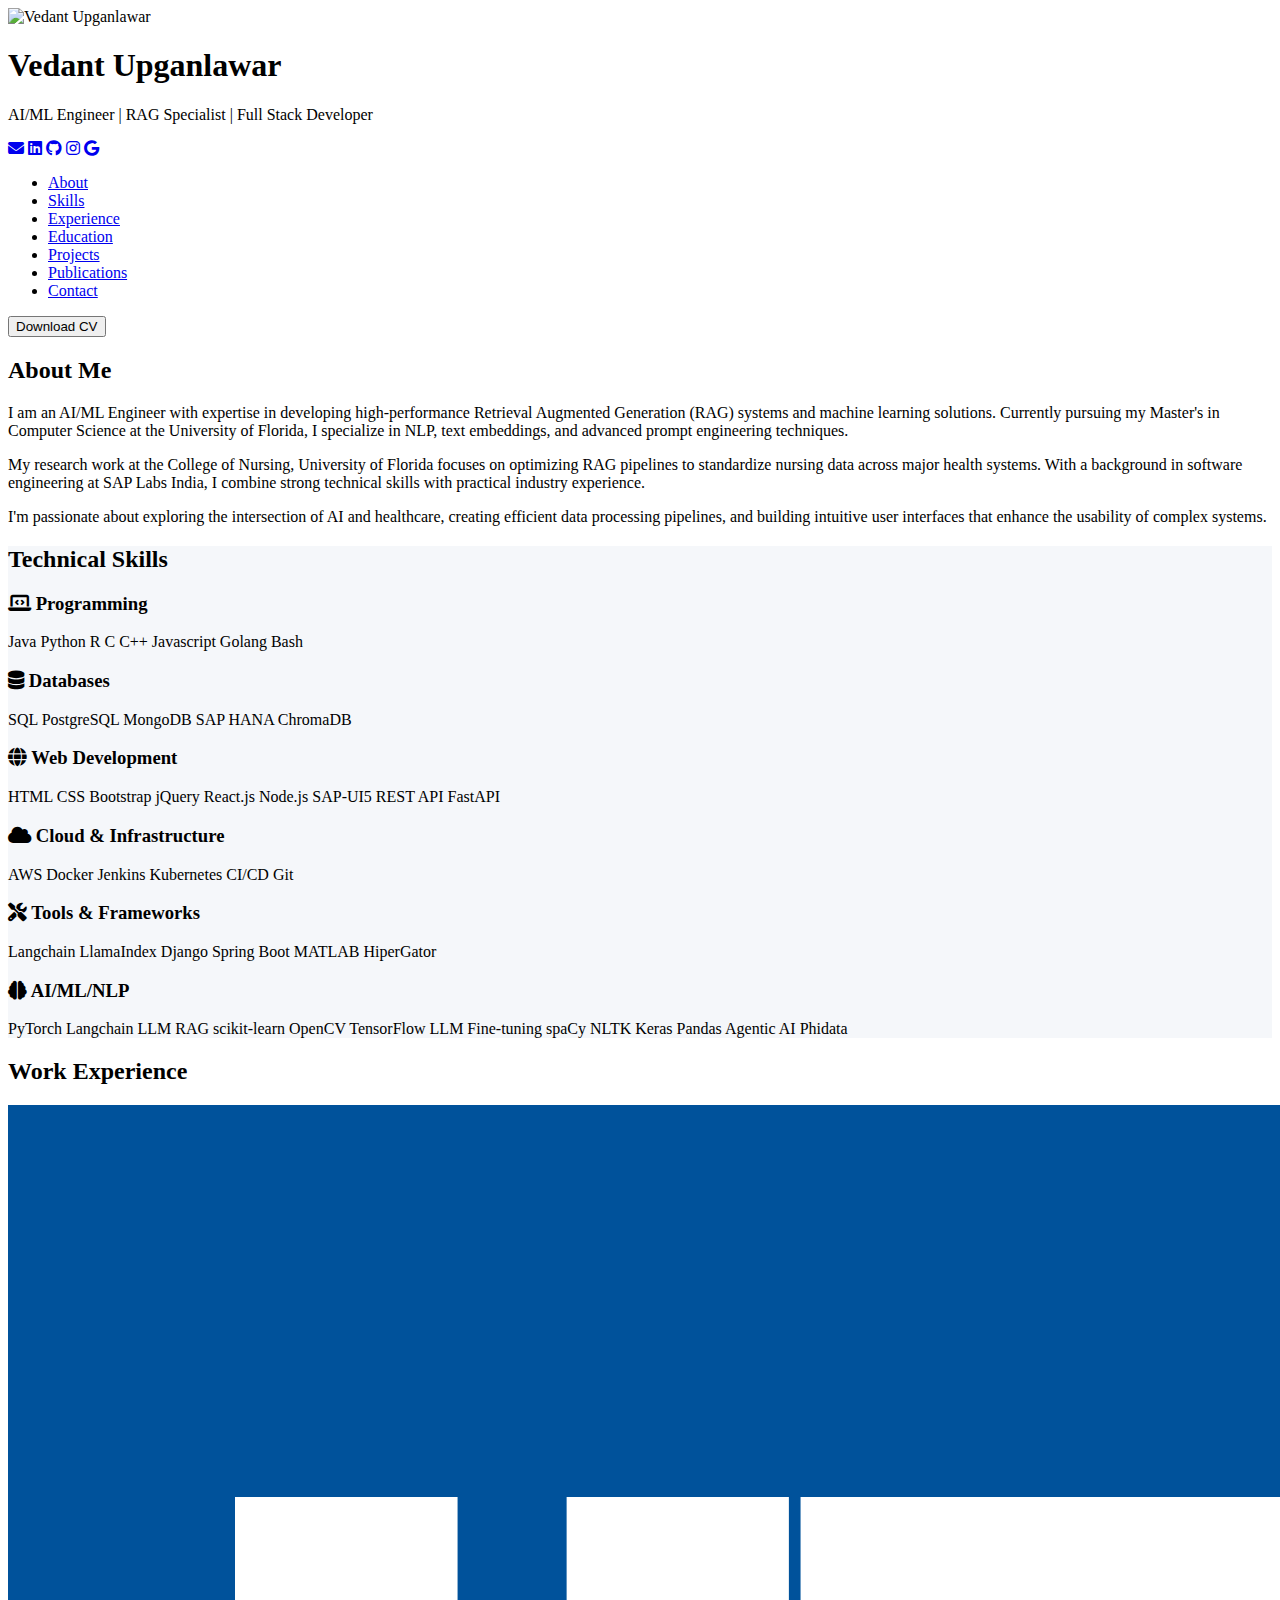
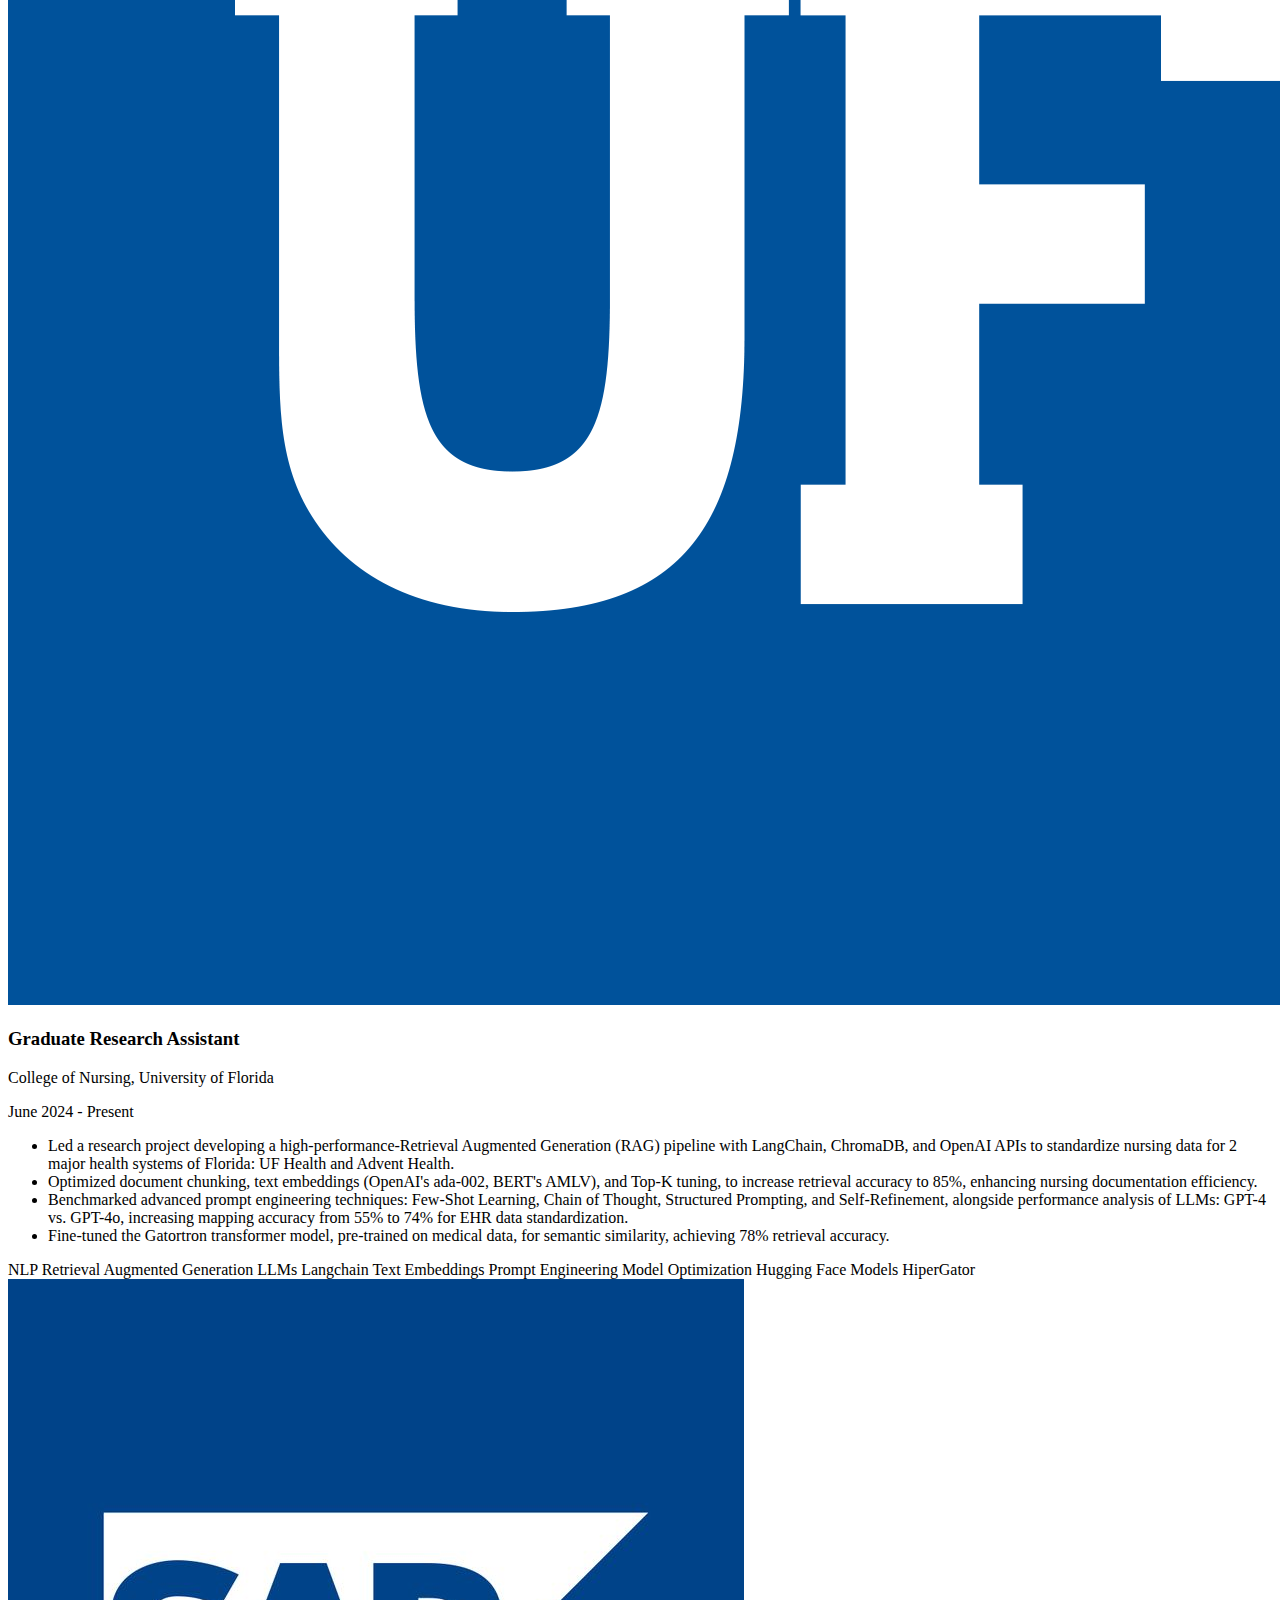
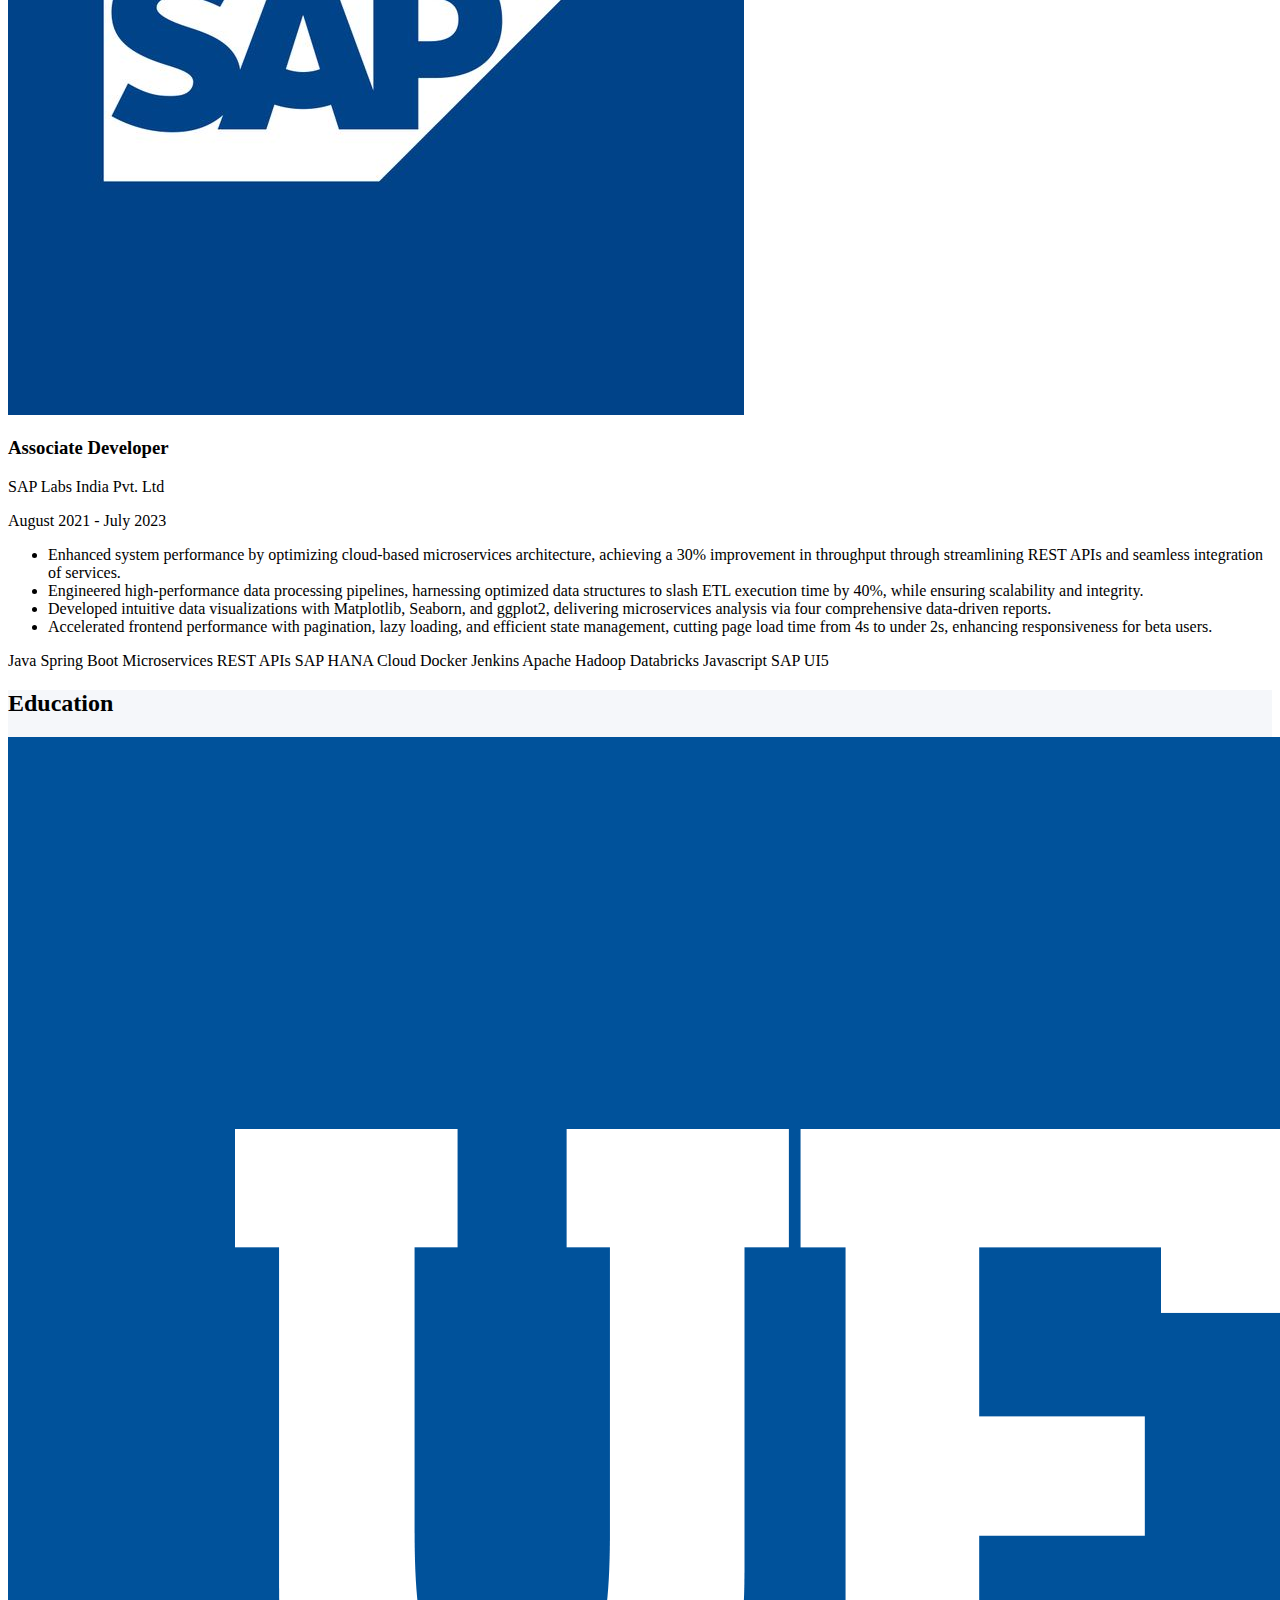
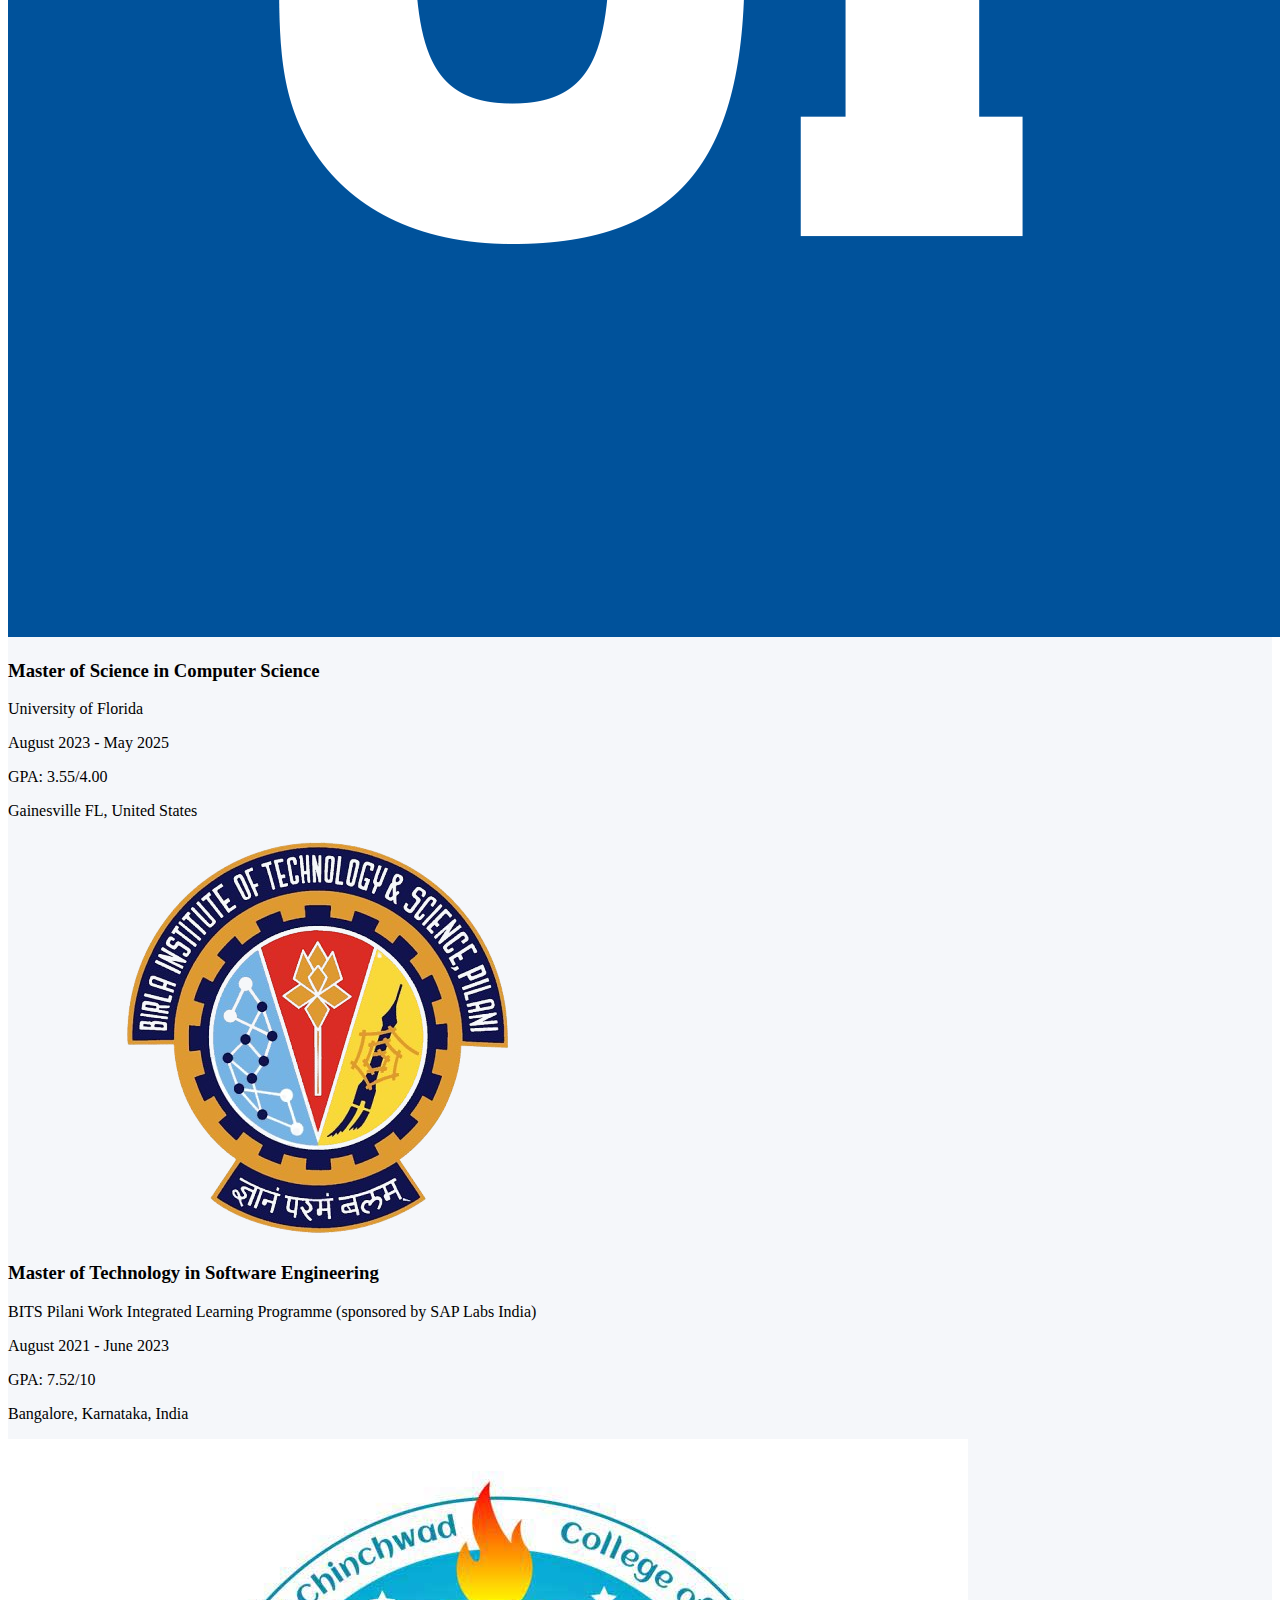
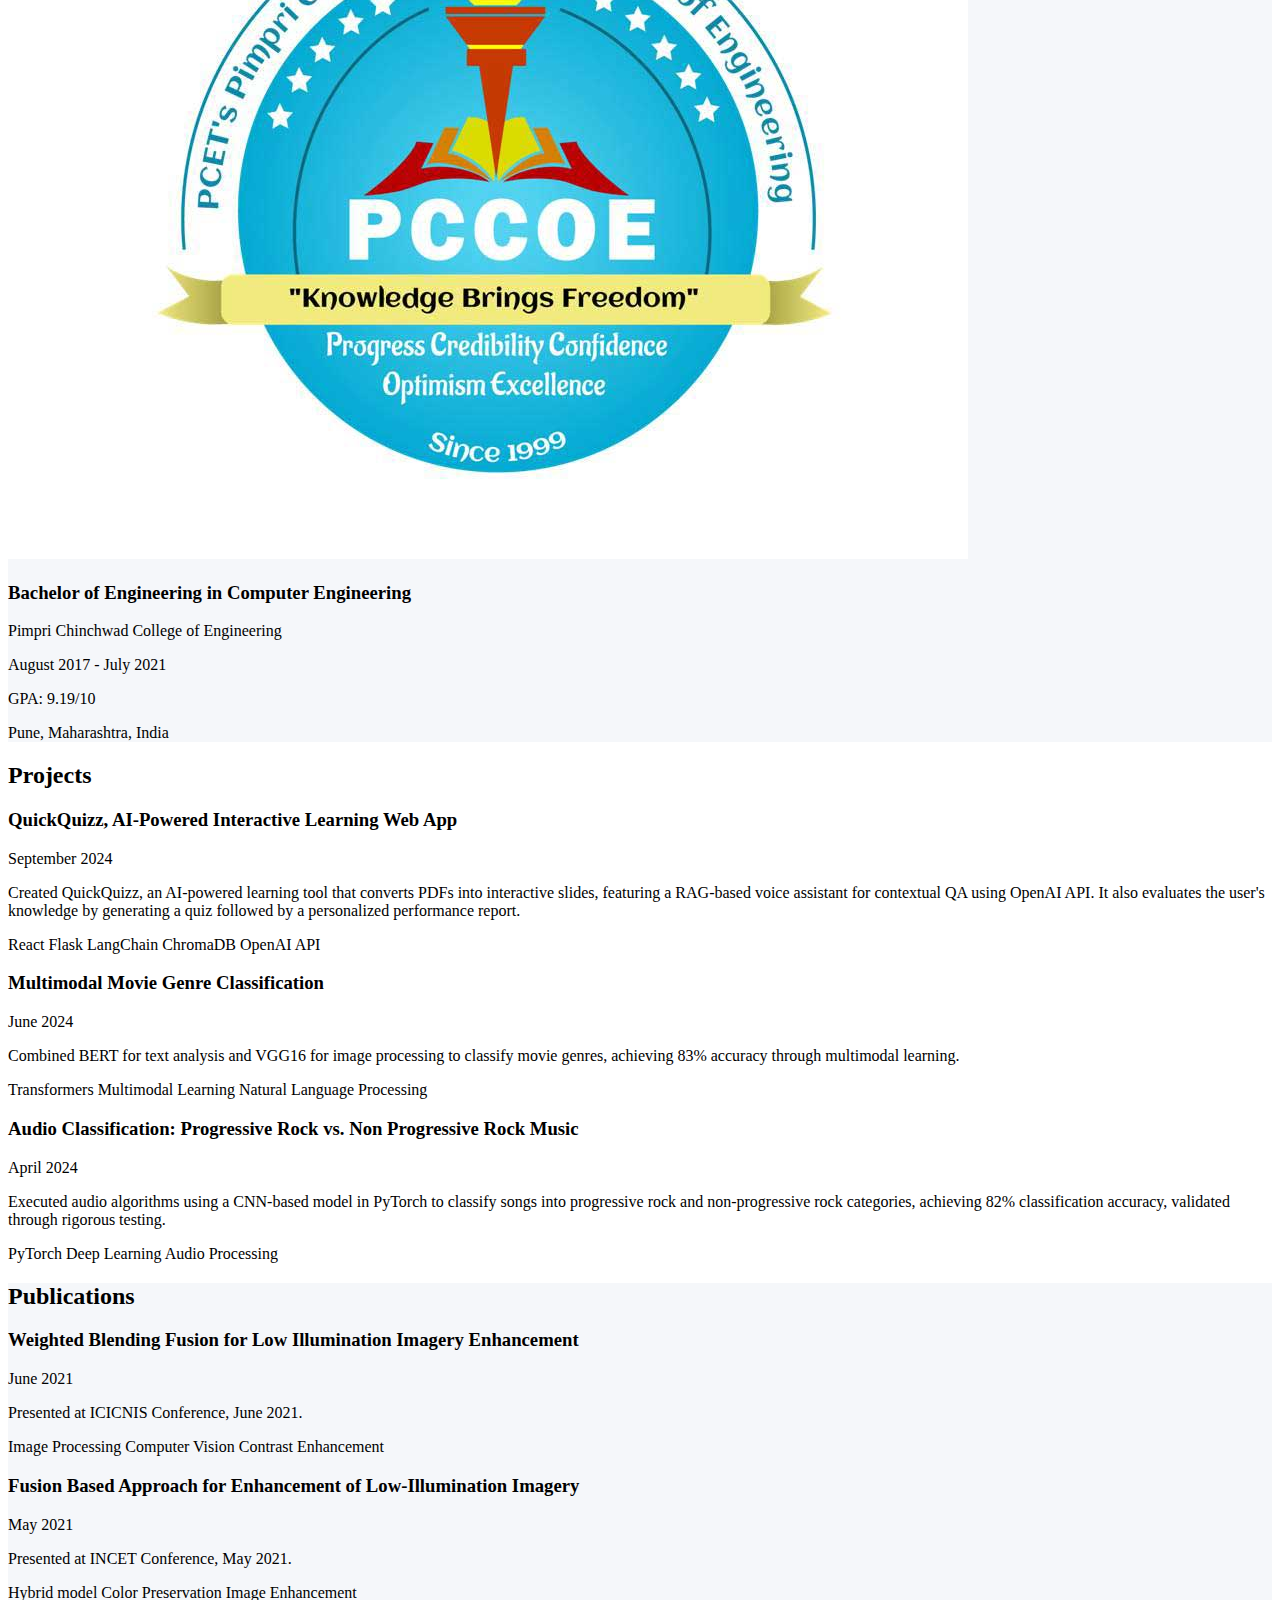
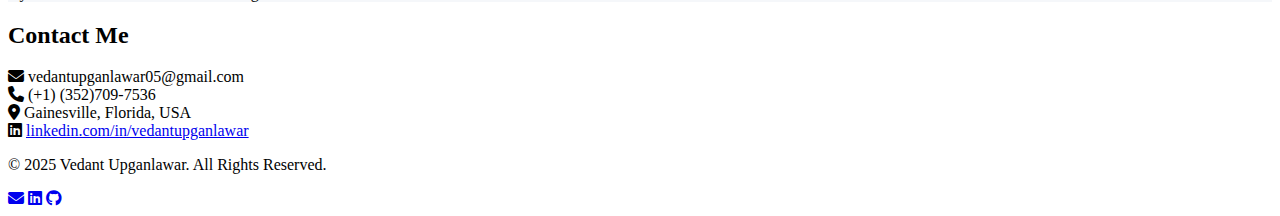
==== index.html @ 32eed3c5 "Update index.html" ====
<!DOCTYPE html>
<html lang="en">
<head>
    <meta charset="UTF-8">
    <meta name="viewport" content="width=device-width, initial-scale=1.0">
    <title>Vedant Upganlawar | AI/ML Engineer</title>
    <link rel="stylesheet" href="https://cdnjs.cloudflare.com/ajax/libs/font-awesome/6.4.0/css/all.min.css">
    <link rel="stylesheet" href="styles.css">
</head>
<body>
    <header>
        <div class="container header-content">
            <img src="./profile.png" alt="Vedant Upganlawar" class="profile-img">
            <h1>Vedant Upganlawar</h1>
            <p class="subtitle">AI/ML Engineer | RAG Specialist | Full Stack Developer</p>
            <div class="social-icons">
                <a href="mailto:vedantupganlawar05@gmail.com" aria-label="Email"><i class="fas fa-envelope"></i></a>
                <a href="https://linkedin.com/in/vedantupganlawar" target="_blank" aria-label="LinkedIn"><i class="fab fa-linkedin"></i></a>
                <a href="https://github.com/vedantupg" target="_blank" aria-label="GitHub"><i class="fab fa-github"></i></a>
                <a href="https://www.instagram.com/vedantupg" target="_blank" aria-label="Instagram"><i class="fab fa-instagram"></i></a>
                <a href="https://scholar.google.com/citations?hl=en&user=88ep3qIAAAAJ" target="_blank" aria-label="Google Scholar"><i class="fab fa-google"></i></a>

            </div>
        </div>
    </header>

    <nav>
    <div class="container nav-container">
        <ul class="nav-links">
            <li><a href="#about">About</a></li>
            <li><a href="#skills">Skills</a></li>
            <li><a href="#experience">Experience</a></li>
            <li><a href="#education">Education</a></li>
            <li><a href="#projects">Projects</a></li>
            <li><a href="#publications">Publications</a></li>
            <li><a href="#contact">Contact</a></li>
        </ul>
        <a href="resume.pdf" download="resume.pdf">
            <button class="download-btn">Download CV</button>
        </a>
    </div>
</nav>

    <section id="about">
        <div class="container">
            <h2 class="section-title">About Me</h2>
            <div class="about-content">
                <div class="about-text">
                    <p>I am an <span class="highlight">AI/ML Engineer</span> with expertise in developing high-performance Retrieval Augmented Generation (RAG) systems and machine learning solutions. Currently pursuing my Master's in Computer Science at the University of Florida, I specialize in NLP, text embeddings, and advanced prompt engineering techniques.</p>
                    <p>My research work at the College of Nursing, University of Florida focuses on optimizing RAG pipelines to standardize nursing data across major health systems. With a background in software engineering at SAP Labs India, I combine strong technical skills with practical industry experience.</p>
                    <p>I'm passionate about exploring the intersection of AI and healthcare, creating efficient data processing pipelines, and building intuitive user interfaces that enhance the usability of complex systems.</p>
                </div>
            </div>
        </div>
    </section>

    <section id="skills" style="background-color: #f5f7fa;">
        <div class="container">
            <h2 class="section-title">Technical Skills</h2>
            <div class="skills-container">
                <div class="skill-category">
                    <h3><i class="fas fa-laptop-code"></i> Programming</h3>
                    <div class="skill-list">
                        <span class="skill-item">Java</span>
                        <span class="skill-item">Python</span>
                        <span class="skill-item">R</span>
                        <span class="skill-item">C</span>
                        <span class="skill-item">C++</span>
                        <span class="skill-item">Javascript</span>
                        <span class="skill-item">Golang</span>
                        <span class="skill-item">Bash</span>
                    </div>
                </div>
                <div class="skill-category">
                    <h3><i class="fas fa-database"></i> Databases</h3>
                    <div class="skill-list">
                        <span class="skill-item">SQL</span>
                        <span class="skill-item">PostgreSQL</span>
                        <span class="skill-item">MongoDB</span>
                        <span class="skill-item">SAP HANA</span>
                        <span class="skill-item">ChromaDB</span>
                    </div>
                </div>
                <div class="skill-category">
                    <h3><i class="fas fa-globe"></i> Web Development</h3>
                    <div class="skill-list">
                        <span class="skill-item">HTML</span>
                        <span class="skill-item">CSS</span>
                        <span class="skill-item">Bootstrap</span>
                        <span class="skill-item">jQuery</span>
                        <span class="skill-item">React.js</span>
                        <span class="skill-item">Node.js</span>
                        <span class="skill-item">SAP-UI5</span>
                        <span class="skill-item">REST API</span>
                        <span class="skill-item">FastAPI</span>
                    </div>
                </div>
                <div class="skill-category">
                    <h3><i class="fas fa-cloud"></i> Cloud & Infrastructure</h3>
                    <div class="skill-list">
                        <span class="skill-item">AWS</span>
                        <span class="skill-item">Docker</span>
                        <span class="skill-item">Jenkins</span>
                        <span class="skill-item">Kubernetes</span>
                        <span class="skill-item">CI/CD</span>
                        <span class="skill-item">Git</span>
                    </div>
                </div>
                <div class="skill-category">
                    <h3><i class="fas fa-tools"></i> Tools & Frameworks</h3>
                    <div class="skill-list">
                        <span class="skill-item">Langchain</span>
                        <span class="skill-item">LlamaIndex</span>
                        <span class="skill-item">Django</span>
                        <span class="skill-item">Spring Boot</span>
                        <span class="skill-item">MATLAB</span>
                        <span class="skill-item">HiperGator</span>
                    </div>
                </div>
                <div class="skill-category">
                    <h3><i class="fas fa-brain"></i> AI/ML/NLP</h3>
                    <div class="skill-list">
                        <span class="skill-item">PyTorch</span>
                        <span class="skill-item">Langchain</span>
                        <span class="skill-item">LLM</span>
                        <span class="skill-item">RAG</span>
                        <span class="skill-item">scikit-learn</span>
                        <span class="skill-item">OpenCV</span>
                        <span class="skill-item">TensorFlow</span>
                        <span class="skill-item">LLM Fine-tuning</span>
                        <span class="skill-item">spaCy</span>
                        <span class="skill-item">NLTK</span>
                        <span class="skill-item">Keras</span>
                        <span class="skill-item">Pandas</span>
                        <span class="skill-item">Agentic AI</span>
                        <span class="skill-item">Phidata</span>
                    </div>
                </div>
            </div>
        </div>
    </section>

    <section id="experience">
    <div class="container">
        <h2 class="section-title">Work Experience</h2>
        <div class="experience-container">
            <div class="experience-item">
                <div class="item-header">
                    <div class="item-header-left">
                        <img src="uf-logo.png" alt="University of Florida" class="institution-logo">
                    <div>
                        <h3 class="item-title">Graduate Research Assistant</h3>
                        <p class="item-subtitle">College of Nursing, University of Florida</p>
                    </div>
                    </div>
                    <p class="item-date">June 2024 - Present</p>
                </div>
                <div class="item-description">
                    <ul>
                        <li>Led a research project developing a high-performance-Retrieval Augmented Generation (RAG) pipeline with LangChain, ChromaDB, and OpenAI APIs to standardize nursing data for 2 major health systems of Florida: UF Health and Advent Health.</li>
                        <li>Optimized document chunking, text embeddings (OpenAI's ada-002, BERT's AMLV), and Top-K tuning, to increase retrieval accuracy to 85%, enhancing nursing documentation efficiency.</li>
                        <li>Benchmarked advanced prompt engineering techniques: Few-Shot Learning, Chain of Thought, Structured Prompting, and Self-Refinement, alongside performance analysis of LLMs: GPT-4 vs. GPT-4o, increasing mapping accuracy from 55% to 74% for EHR data standardization.</li>
                        <li>Fine-tuned the Gatortron transformer model, pre-trained on medical data, for semantic similarity, achieving 78% retrieval accuracy.</li>
                    </ul>
                </div>
                <div class="tech-tags">
                    <span class="tech-tag">NLP</span>
                    <span class="tech-tag">Retrieval Augmented Generation</span>
                    <span class="tech-tag">LLMs</span>
                    <span class="tech-tag">Langchain</span>
                    <span class="tech-tag">Text Embeddings</span>
                    <span class="tech-tag">Prompt Engineering</span>
                    <span class="tech-tag">Model Optimization</span>
                    <span class="tech-tag">Hugging Face Models</span>
                    <span class="tech-tag">HiperGator</span>
                </div>
            </div>

            <div class="experience-item">
                <div class="item-header">
                    <div class="item-header-left">
                        <img src="sap-logo.jpg" alt="SAP" class="institution-logo">
                        <div>
                        <h3 class="item-title">Associate Developer</h3>
                        <p class="item-subtitle">SAP Labs India Pvt. Ltd</p>
                    </div>
                    </div>
                    
                    <p class="item-date">August 2021 - July 2023</p>
                </div>
                <div class="item-description">
                    <ul>
                        <li>Enhanced system performance by optimizing cloud-based microservices architecture, achieving a 30% improvement in throughput through streamlining REST APIs and seamless integration of services.</li>
                        <li>Engineered high-performance data processing pipelines, harnessing optimized data structures to slash ETL execution time by 40%, while ensuring scalability and integrity.</li>
                        <li>Developed intuitive data visualizations with Matplotlib, Seaborn, and ggplot2, delivering microservices analysis via four comprehensive data-driven reports.</li>
                        <li>Accelerated frontend performance with pagination, lazy loading, and efficient state management, cutting page load time from 4s to under 2s, enhancing responsiveness for beta users.</li>
                    </ul>
                </div>
                <div class="tech-tags">
                    <span class="tech-tag">Java Spring Boot</span>
                    <span class="tech-tag">Microservices</span>
                    <span class="tech-tag">REST APIs</span>
                    <span class="tech-tag">SAP HANA Cloud</span>
                    <span class="tech-tag">Docker</span>
                    <span class="tech-tag">Jenkins</span>
                    <span class="tech-tag">Apache Hadoop</span>
                    <span class="tech-tag">Databricks</span>
                    <span class="tech-tag">Javascript</span>
                    <span class="tech-tag">SAP UI5</span>
                </div>
            </div>
        </div>
    </div>
</section>

    <section id="education" style="background-color: #f5f7fa;">
    <div class="container">
        <h2 class="section-title">Education</h2>
        <div class="education-container">

            <!-- Education Item 1 -->
            <div class="education-item">
                <div class="item-header">
                    <div class="item-header-left">
                        <img src="uf-logo.png" alt="University of Florida" class="institution-logo">
                        <div>
                            <h3 class="item-title">Master of Science in Computer Science</h3>
                            <p class="item-subtitle">University of Florida</p>
                        </div>
                    </div>
                    <p class="item-date">August 2023 - May 2025</p>
                </div>
                <div class="item-description">
                    <p>GPA: 3.55/4.00</p>
                    <p>Gainesville FL, United States</p>
                </div>
            </div>

            <!-- Education Item 2 -->
            <div class="education-item">
                <div class="item-header">
                    <div class="item-header-left">
                        <img src="bits-logo.png" alt="BITS Pilani" class="institution-logo">
                        <div>
                            <h3 class="item-title">Master of Technology in Software Engineering</h3>
                            <p class="item-subtitle">BITS Pilani Work Integrated Learning Programme (sponsored by SAP Labs India)</p>
                        </div>
                    </div>
                    <p class="item-date">August 2021 - June 2023</p>
                </div>
                <div class="item-description">
                    <p>GPA: 7.52/10</p>
                    <p>Bangalore, Karnataka, India</p>
                </div>
            </div>

            <!-- Education Item 3 -->
            <div class="education-item">
                <div class="item-header">
                    <div class="item-header-left">
                        <img src="pccoe-logo.jpg" alt="Pimpri Chinchwad College of Engineering" class="institution-logo">
                        <div>
                            <h3 class="item-title">Bachelor of Engineering in Computer Engineering</h3>
                            <p class="item-subtitle">Pimpri Chinchwad College of Engineering</p>
                        </div>
                    </div>
                    <p class="item-date">August 2017 - July 2021</p>
                </div>
                <div class="item-description">
                    <p>GPA: 9.19/10</p>
                    <p>Pune, Maharashtra, India</p>
                </div>
            </div>

        </div>
    </div>
</section>


    <section id="projects">
        <div class="container">
            <h2 class="section-title">Projects</h2>
            <div class="projects-container">
                <div class="project-item">
                    <div class="item-header">
                        <div>
                            <h3 class="item-title">QuickQuizz, AI-Powered Interactive Learning Web App</h3>
                        </div>
                        <p class="item-date">September 2024</p>
                    </div>
                    <div class="item-description">
                        <p>Created QuickQuizz, an AI-powered learning tool that converts PDFs into interactive slides, featuring a RAG-based voice assistant for contextual QA using OpenAI API. It also evaluates the user's knowledge by generating a quiz followed by a personalized performance report.</p>
                    </div>
                    <div class="tech-tags">
                        <span class="tech-tag">React</span>
                        <span class="tech-tag">Flask</span>
                        <span class="tech-tag">LangChain</span>
                        <span class="tech-tag">ChromaDB</span>
                        <span class="tech-tag">OpenAI API</span>
                    </div>
                </div>
                <div class="project-item">
                    <div class="item-header">
                        <div>
                            <h3 class="item-title">Multimodal Movie Genre Classification</h3>
                        </div>
                        <p class="item-date">June 2024</p>
                    </div>
                    <div class="item-description">
                        <p>Combined BERT for text analysis and VGG16 for image processing to classify movie genres, achieving 83% accuracy through multimodal learning.</p>
                    </div>
                    <div class="tech-tags">
                        <span class="tech-tag">Transformers</span>
                        <span class="tech-tag">Multimodal Learning</span>
                        <span class="tech-tag">Natural Language Processing</span>
                    </div>
                </div>
                <div class="project-item">
                    <div class="item-header">
                        <div>
                            <h3 class="item-title">Audio Classification: Progressive Rock vs. Non Progressive Rock Music</h3>
                        </div>
                        <p class="item-date">April 2024</p>
                    </div>
                    <div class="item-description">
                        <p>Executed audio algorithms using a CNN-based model in PyTorch to classify songs into progressive rock and non-progressive rock categories, achieving 82% classification accuracy, validated through rigorous testing.</p>
                    </div>
                    <div class="tech-tags">
                        <span class="tech-tag">PyTorch</span>
                        <span class="tech-tag">Deep Learning</span>
                        <span class="tech-tag">Audio Processing</span>
                    </div>
                </div>
            </div>
        </div>
    </section>

    <section id="publications" style="background-color: #f5f7fa;">
        <div class="container">
            <h2 class="section-title">Publications</h2>
            <div class="publications-container">
                <div class="publication-item">
                    <div class="item-header">
                        <div>
                            <h3 class="item-title">Weighted Blending Fusion for Low Illumination Imagery Enhancement</h3>
                        </div>
                        <p class="item-date">June 2021</p>
                    </div>
                    <div class="item-description">
                        <p>Presented at ICICNIS Conference, June 2021.</p>
                    </div>
                    <div class="tech-tags">
                        <span class="tech-tag">Image Processing</span>
                        <span class="tech-tag">Computer Vision</span>
                        <span class="tech-tag">Contrast Enhancement</span>
                    </div>
                </div>
                <div class="publication-item">
                    <div class="item-header">
                        <div>
                            <h3 class="item-title">Fusion Based Approach for Enhancement of Low-Illumination Imagery</h3>
                        </div>
                        <p class="item-date">May 2021</p>
                    </div>
                    <div class="item-description">
                        <p>Presented at INCET Conference, May 2021.</p>
                    </div>
                    <div class="tech-tags">
                        <span class="tech-tag">Hybrid model</span>
                        <span class="tech-tag">Color Preservation</span>
                        <span class="tech-tag">Image Enhancement</span>
                    </div>
                </div>
            </div>
        </div>
    </section>

    <section id="contact">
        <div class="container">
            <h2 class="section-title">Contact Me</h2>
            <div class="contact-container">
                <div class="contact-info">
                    <div class="contact-item">
                        <i class="fas fa-envelope"></i>
                        <span>vedantupganlawar05@gmail.com</span>
                    </div>
                    <div class="contact-item">
                        <i class="fas fa-phone"></i>
                        <span>(+1) (352)709-7536</span>
                    </div>
                    <div class="contact-item">
                        <i class="fas fa-map-marker-alt"></i>
                        <span>Gainesville, Florida, USA</span>
                    </div>
                    <div class="contact-item">
                        <i class="fab fa-linkedin"></i>
                        <a href="https://linkedin.com/in/vedantupganlawar" target="_blank">linkedin.com/in/vedantupganlawar</a>
                    </div>
                </div>
            </div>
        </div>
    </section>

    <footer>
        <div class="container">
            <p class="footer-text">© 2025 Vedant Upganlawar. All Rights Reserved.</p>
            <div class="footer-links">
                <a href="mailto:vedantupganlawar05@gmail.com"><i class="fas fa-envelope"></i></a>
                <a href="https://linkedin.com/in/vedantupganlawar" target="_blank"><i class="fab fa-linkedin"></i></a>
                <a href="https://github.com/" target="_blank"><i class="fab fa-github"></i></a>
            </div>
        </div>
    </footer>

    <script>
        // Simple scroll to section script
        document.querySelectorAll('a[href^="#"]').forEach(anchor => {
            anchor.addEventListener('click', function (e) {
                e.preventDefault();
                document.querySelector(this.getAttribute('href')).scrollIntoView({
                    behavior: 'smooth'
                });
            });
        });
    </script>
    <script src="script.js"></script>
</body>
</html>
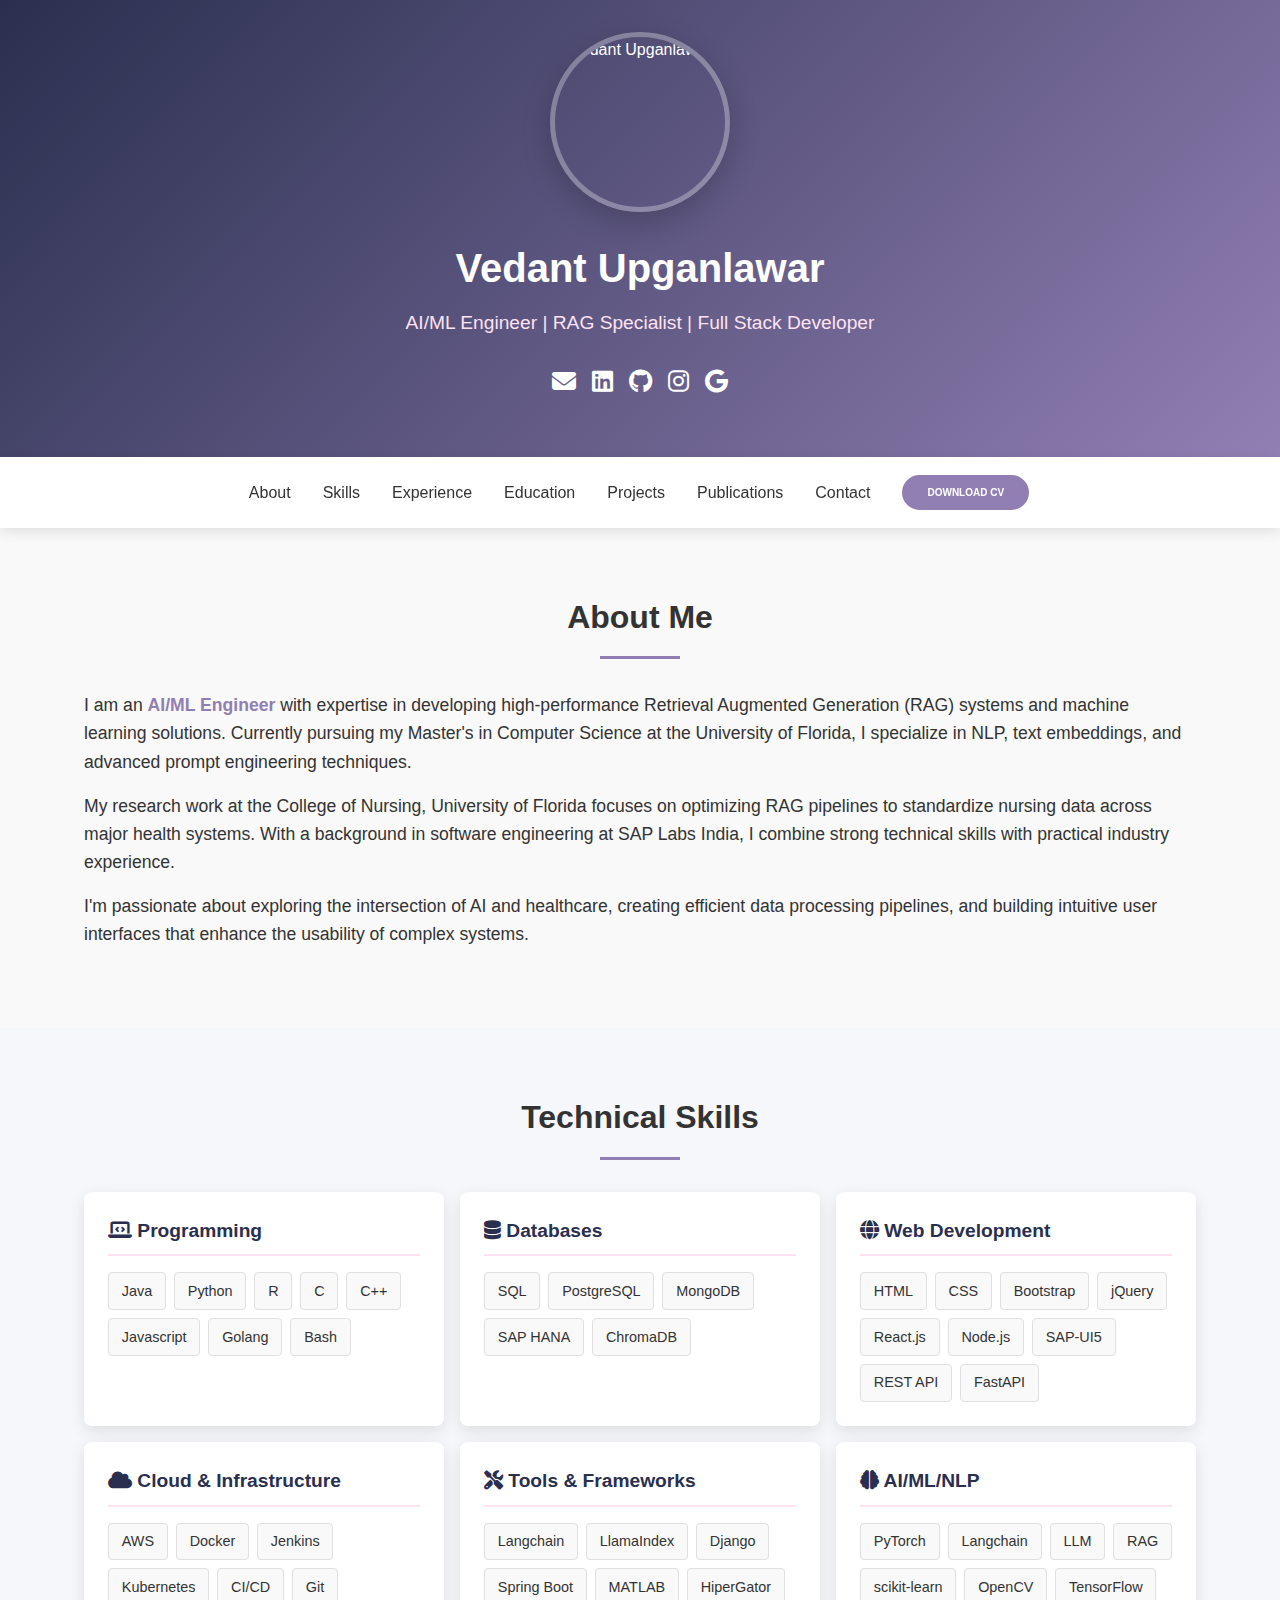
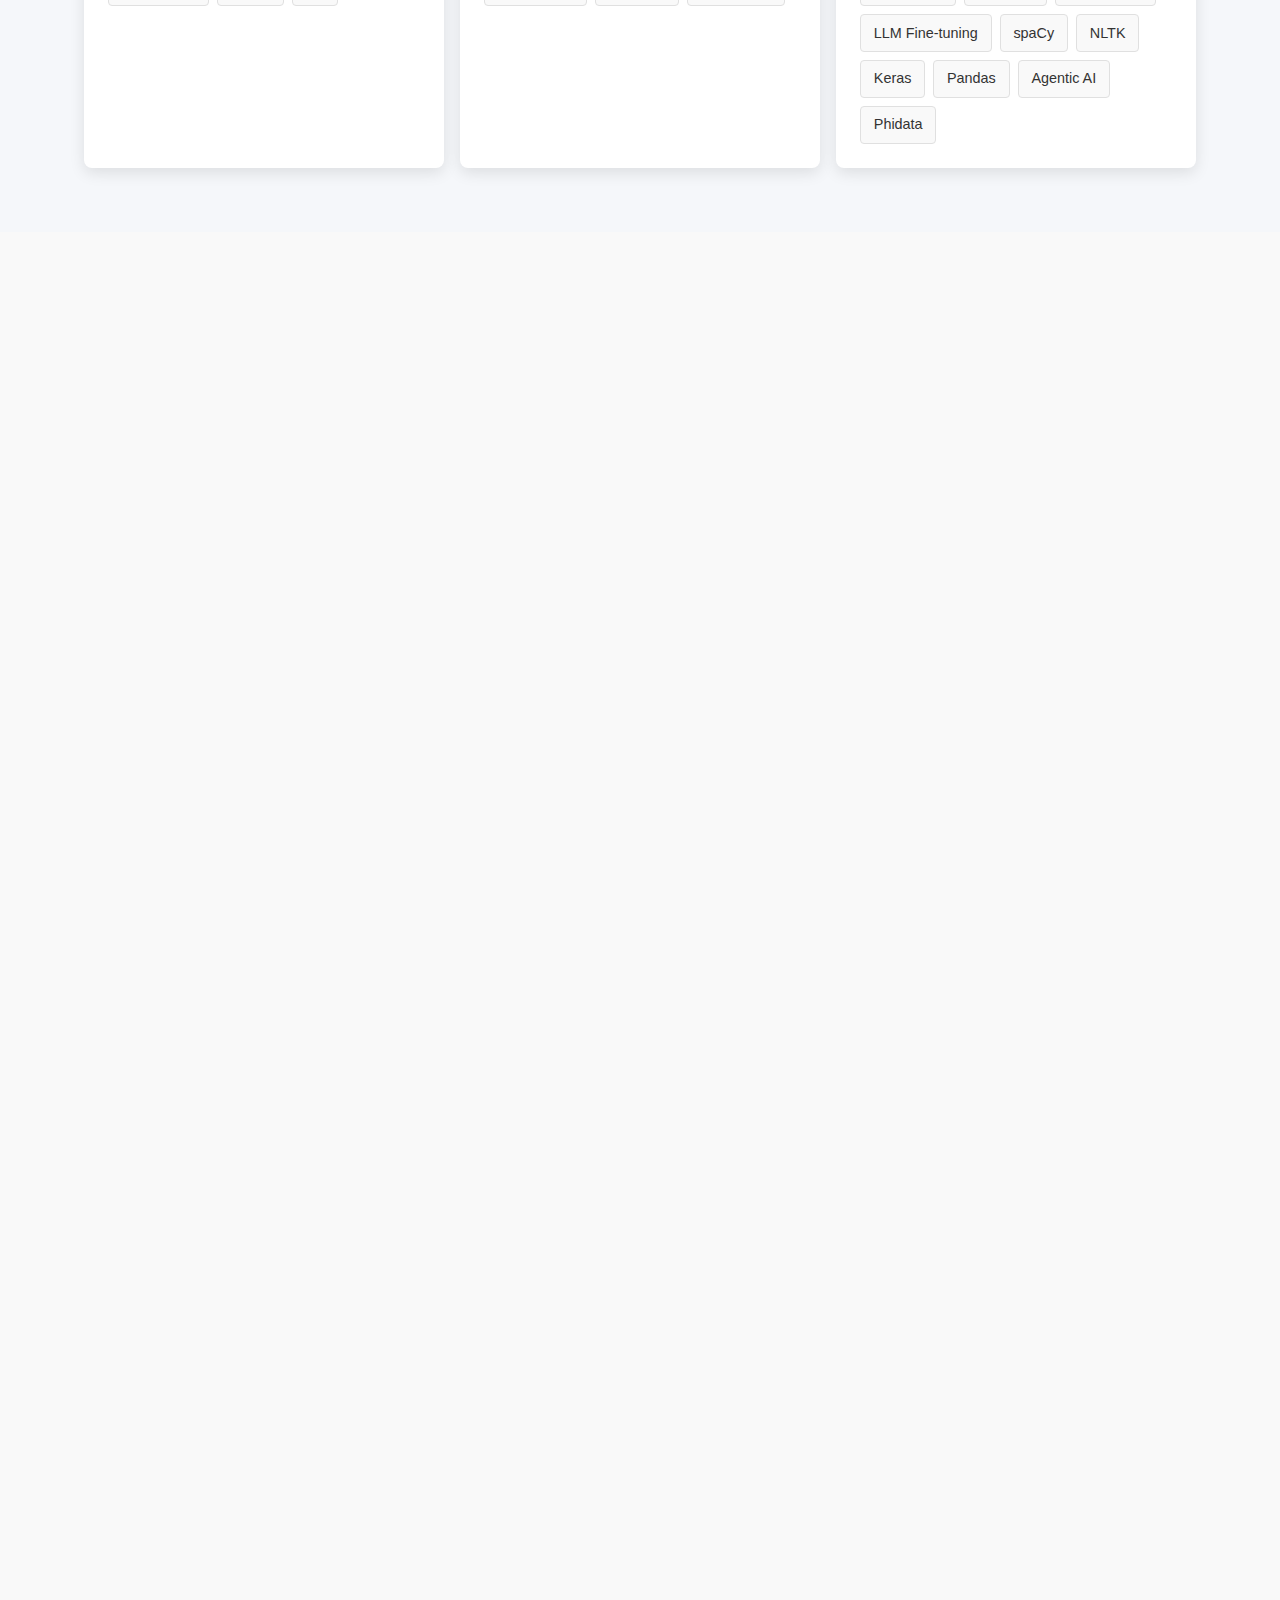
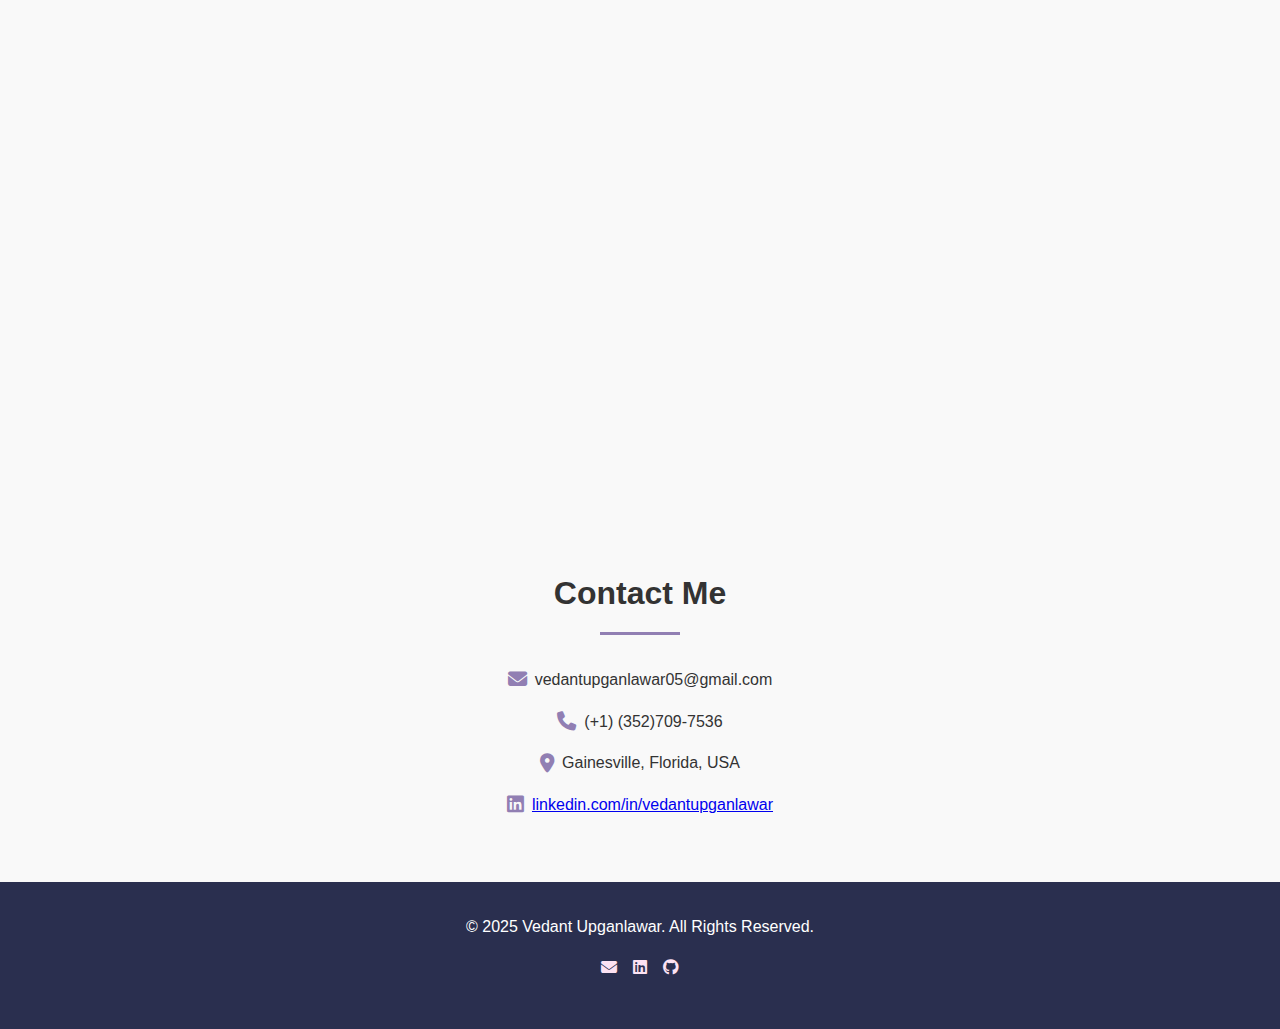
==== commit 3694112f: "Update index.html" ====
--- a/index.html
+++ b/index.html
@@ -140,7 +140,7 @@
         </div>
     </section>
 
-    <section id="experience">
+    <section id="experience" class="fade-in">
     <div class="container">
         <h2 class="section-title">Work Experience</h2>
         <div class="experience-container">
@@ -213,7 +213,7 @@
     </div>
 </section>
 
-    <section id="education" style="background-color: #f5f7fa;">
+    <section id="education" style="background-color: #f5f7fa;" class="fade-in">
     <div class="container">
         <h2 class="section-title">Education</h2>
         <div class="education-container">
@@ -277,7 +277,7 @@
 </section>
 
 
-    <section id="projects">
+    <section id="projects" class="fade-in">
         <div class="container">
             <h2 class="section-title">Projects</h2>
             <div class="projects-container">
@@ -335,7 +335,7 @@
         </div>
     </section>
 
-    <section id="publications" style="background-color: #f5f7fa;">
+    <section id="publications" style="background-color: #f5f7fa;" class="fade-in">
         <div class="container">
             <h2 class="section-title">Publications</h2>
             <div class="publications-container">
--- a/styles.css
+++ b/styles.css
@@ -0,0 +1,479 @@
+        :root {
+            --primary: #2a2f4f;
+            --secondary: #917fb3;
+            --accent: #fde2f3;
+            --light: #f9f9f9;
+            --dark: #333333;
+            --gray: #6c757d;
+        }
+
+        * {
+            margin: 0;
+            padding: 0;
+            box-sizing: border-box;
+            font-family: 'Roboto', sans-serif;
+        }
+
+        body {
+            background-color: var(--light);
+            color: var(--dark);
+            line-height: 1.6;
+
+            opacity:  0;
+            transition: opacity 0.5s ease-in;
+        }
+
+        body.loaded {
+            opacity: 1;
+        }
+
+        header {
+            background: linear-gradient(135deg, var(--primary), var(--secondary));
+            color: white;
+            padding: 2rem 0;
+            position: relative;
+            overflow: hidden;
+        }
+
+        .container {
+            width: 90%;
+            max-width: 1200px;
+            margin: 0 auto;
+            padding: 0 20px;
+        }
+
+        .header-content {
+            display: flex;
+            flex-direction: column;
+            align-items: center;
+            position: relative;
+            z-index: 2;
+        }
+
+        .profile-img {
+            width: 180px;
+            height: 180px;
+            border-radius: 50%;
+            border: 5px solid rgba(255, 255, 255, 0.3);
+            object-fit: cover;
+            margin-bottom: 1.5rem;
+            box-shadow: 0 10px 30px rgba(0, 0, 0, 0.2);
+        }
+
+        h1 {
+            font-size: 2.5rem;
+            margin-bottom: 0.5rem;
+            text-align: center;
+        }
+
+        .subtitle {
+            font-size: 1.2rem;
+            color: var(--accent);
+            margin-bottom: 1.5rem;
+            text-align: center;
+        }
+
+        .social-icons {
+            display: flex;
+            gap: 1rem;
+            margin-bottom: 1.5rem;
+        }
+
+        .social-icons a {
+            color: white;
+            font-size: 1.5rem;
+        }
+
+        nav {
+            background-color: white;
+            box-shadow: 0 4px 12px rgba(0, 0, 0, 0.1);
+            position: sticky;
+            top: 0;
+            z-index: 100;
+        }
+
+        .nav-container {
+            display: flex;
+            justify-content: center;
+            align-items: center;
+            padding: 1rem 0;
+        }
+
+        .nav-links {
+            display: flex;
+            gap: 2rem;
+            list-style: none;
+        }
+
+        .nav-links a {
+            text-decoration: none;
+            color: var(--dark);
+            font-weight: 500;
+            padding: 0.5rem 0;
+            position: relative;
+        }
+
+        .nav-links a:hover {
+            color: var(--secondary);
+        }
+
+        section {
+            padding: 4rem 0;
+        }
+
+        .section-title {
+            font-size: 2rem;
+            margin-bottom: 2rem;
+            text-align: center;
+            position: relative;
+            padding-bottom: 1rem;
+        }
+
+        .section-title::after {
+            content: '';
+            position: absolute;
+            width: 80px;
+            height: 3px;
+            background-color: var(--secondary);
+            bottom: 0;
+            left: 50%;
+            transform: translateX(-50%);
+        }
+
+        .about-content {
+            display: flex;
+            flex-direction: column;
+            gap: 2rem;
+        }
+
+        .about-text p {
+            margin-bottom: 1rem;
+            font-size: 1.1rem;
+        }
+
+        .highlight {
+            color: var(--secondary);
+            font-weight: 600;
+        }
+
+        .skills-container {
+            display: flex;
+            flex-wrap: wrap;
+            gap: 1rem;
+            justify-content: center;
+        }
+
+        .skill-category {
+            flex: 1 1 300px;
+            background-color: white;
+            padding: 1.5rem;
+            border-radius: 8px;
+            box-shadow: 0 5px 15px rgba(0, 0, 0, 0.1);
+        }
+
+        .skill-category h3 {
+            margin-bottom: 1rem;
+            color: var(--primary);
+            font-size: 1.2rem;
+            padding-bottom: 0.5rem;
+            border-bottom: 2px solid var(--accent);
+        }
+
+        .skill-list {
+            display: flex;
+            flex-wrap: wrap;
+            gap: 0.5rem;
+        }
+
+        .skill-item {
+            background-color: var(--light);
+            color: var(--dark);
+            padding: 0.4rem 0.8rem;
+            border-radius: 4px;
+            font-size: 0.9rem;
+            border: 1px solid #e0e0e0;
+        }
+
+        .experience-container, .education-container, .projects-container, .publications-container {
+            display: flex;
+            flex-direction: column;
+            gap: 2rem;
+        }
+
+        .experience-item, .education-item, .project-item, .publication-item {
+            background-color: white;
+            padding: 2rem;
+            border-radius: 8px;
+            box-shadow: 0 5px 15px rgba(0, 0, 0, 0.1);
+            position: relative;
+            overflow: hidden;
+
+            opacity: 0;
+            transform: translateX(-50px);
+            transition: opacity 0.6s ease-out, transform 0.6s ease-out;
+        }
+
+        .experience-item.visible {
+            opacity: 1;
+            transform: translateX(0);
+        }
+
+        .experience-item::before, .education-item::before, .project-item::before, .publication-item::before {
+            content: '';
+            position: absolute;
+            top: 0;
+            left: 0;
+            width: 5px;
+            height: 100%;
+            background-color: var(--secondary);
+        }
+
+        .item-header {
+            display: flex;
+            justify-content: space-between;
+            align-items: flex-start;
+            margin-bottom: 1rem;
+            flex-wrap: wrap;
+            gap: 0.5rem;
+        }
+
+        .item-title {
+            font-size: 1.2rem;
+            color: var(--primary);
+            margin-bottom: 0.3rem;
+        }
+
+        .item-subtitle {
+            font-size: 1rem;
+            color: var(--gray);
+            margin-bottom: 0.3rem;
+        }
+
+        .item-date {
+            font-size: 0.9rem;
+            color: var(--secondary);
+            font-weight: 500;
+        }
+
+        .item-description ul {
+            list-style-position: inside;
+            margin-left: 1rem;
+        }
+
+        .item-description li {
+            margin-bottom: 0.5rem;
+        }
+
+        .tech-tags {
+            display: flex;
+            flex-wrap: wrap;
+            gap: 0.5rem;
+            margin-top: 1rem;
+        }
+
+        .tech-tag {
+            background-color: var(--accent);
+            color: var(--primary);
+            padding: 0.2rem 0.6rem;
+            border-radius: 4px;
+            font-size: 0.8rem;
+            font-weight: 500;
+
+        /* Animation properties */
+            opacity: 0;
+            transform: translateY(20px);
+            transition: opacity 0.5s ease-out, transform 0.5s ease-out;
+        }
+
+        .tech-tag.visible {
+            opacity: 1;
+            transform: translateY(0);
+            animation: bounce 0.6s ease-in-out;
+        }
+
+        .contact-container {
+            display: flex;
+            flex-direction: column;
+            align-items: center;
+            gap: 2rem;
+        }
+
+        .contact-info {
+            display: flex;
+            flex-direction: column;
+            gap: 1rem;
+            align-items: center;
+        }
+
+        .contact-item {
+            display: flex;
+            align-items: center;
+            gap: 0.5rem;
+        }
+
+        .contact-item i {
+            color: var(--secondary);
+            font-size: 1.2rem;
+        }
+
+        footer {
+            background-color: var(--primary);
+            color: white;
+            padding: 2rem 0;
+            text-align: center;
+        }
+
+        .footer-text {
+            margin-bottom: 1rem;
+        }
+
+        .footer-links {
+            display: flex;
+            justify-content: center;
+            gap: 1rem;
+            margin-bottom: 1rem;
+        }
+
+        .footer-links a {
+            color: var(--accent);
+        }
+
+        .download-btn {
+            background-color: #917fb3; /* Dark color to match navbar's darker theme */
+            color: white;
+            border: 2px solid #070808; /* Slight border to match the navbar style */
+            padding: 12px 25px; /* Added some padding to make the button more noticeable */
+            margin-left: 30px; /* Adjusted margin to align with navbar items */
+            text-transform: uppercase;
+            font-weight: 600; /* Slightly less bold for a more balanced look */
+            border-radius: 30px; /* Rounded corners to match the modern feel */
+            cursor: pointer;
+            text-decoration: none;
+            transition: all 0.3s ease-in-out; /* Smooth transition for hover effect */
+            font-size: 10px; /* Slightly smaller font to match navbar aesthetics */
+        }
+
+        .download-btn {
+            background-color: #917fb3; /* Dark color to match navbar's darker theme */
+            color: white;
+            border: 2px solid #ffffff; /* Slight border to match the navbar style */
+            padding: 12px 25px; /* Added some padding to make the button more noticeable */
+            margin-left: 30px; /* Adjusted margin to align with navbar items */
+            text-transform: uppercase;
+            font-weight: 600; /* Slightly less bold for a more balanced look */
+            border-radius: 30px; /* Rounded corners to match the modern feel */
+            cursor: pointer;
+            text-decoration: none;
+            transition: all 0.3s ease-in-out; /* Smooth transition for hover effect */
+            font-size: 10px; /* Slightly smaller font to match navbar aesthetics */
+        }
+
+        .download-btn:hover {
+            color: #917fb3;
+            background-color: white; /* Lighter color for hover */
+            border-color: #917fb3; /* Border color matches the hover background */
+            transform: scale(1.05); /* Slight scaling effect to indicate interactivity */
+        }
+
+        .download-btn:focus {
+            outline: none; /* Remove outline on focus to keep it sleek */
+        }
+
+        .institution-logo {
+            width: 40px; /* Adjust the size of the logo */
+            height: auto;
+            margin-right: 10px; /* Space between logo and text */
+            vertical-align: middle; /* Align logo with text */
+        }
+
+        .item-header-left {
+            display: flex;
+            align-items: center;
+        }   
+
+        .fade-in {
+            opacity: 0;
+            transform: translateY(20px);
+            transition: opacity 0.6s ease-out, transform 0.6s ease-out;
+        }
+        
+        .fade-in.delay-1 {
+            animation-delay: 0.2s;
+        }
+        
+        .fade-in.delay-2 {
+            animation-delay: 0.4s;
+        }
+        
+        .fade-in.delay-3 {
+            animation-delay: 0.6s;
+        }
+        
+        .fade-in.visible {
+            opacity: 1;
+            transform: translateY(0);
+        }
+
+        @keyframes bounce {
+            0%, 100% { transform: translateY(0); }
+            50% { transform: translateY(-5px); }
+        }
+
+        @media (max-width: 768px) {
+            .header-content {
+                padding: 1rem 0;
+            }
+
+            h1 {
+                font-size: 2rem;
+            }
+
+            .subtitle {
+                font-size: 1rem;
+            }
+
+            .section-title {
+                font-size: 1.8rem;
+            }
+
+            .nav-links {
+                flex-wrap: wrap;
+                justify-content: center;
+            }
+
+            .about-content, .experience-container, .education-container, .projects-container {
+                gap: 1.5rem;
+            }
+
+            .item-header {
+                flex-direction: column;
+                gap: 0.5rem;
+            }
+
+            .experience-item, .education-item, .project-item, .publication-item {
+                padding: 1.5rem;
+            }
+        }
+
+        @media (max-width: 480px) {
+            h1 {
+                font-size: 1.8rem;
+            }
+
+            .profile-img {
+                width: 150px;
+                height: 150px;
+            }
+
+            .section-title {
+                font-size: 1.5rem;
+            }
+
+            .about-text p {
+                font-size: 1rem;
+            }
+
+            .skill-category, .experience-item, .education-item, .project-item, .publication-item {
+                padding: 1.2rem;
+            }
+        }
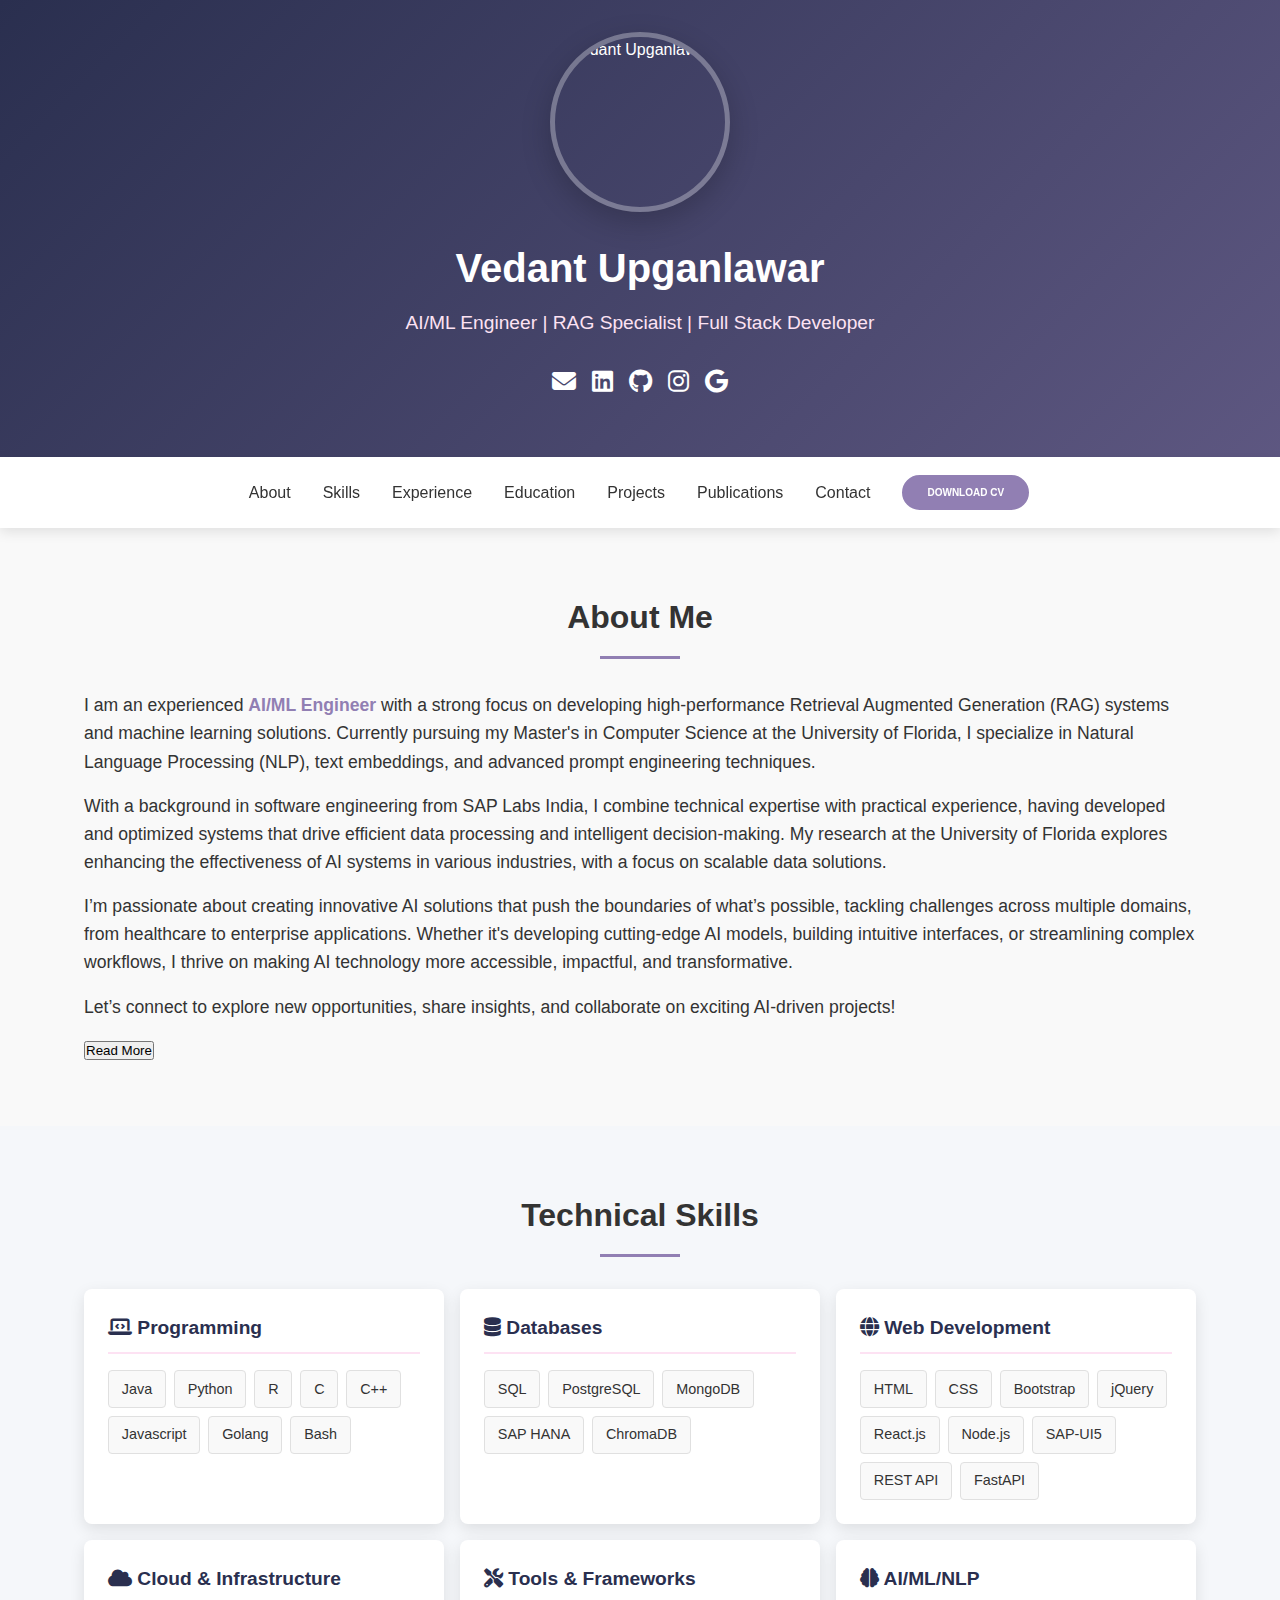
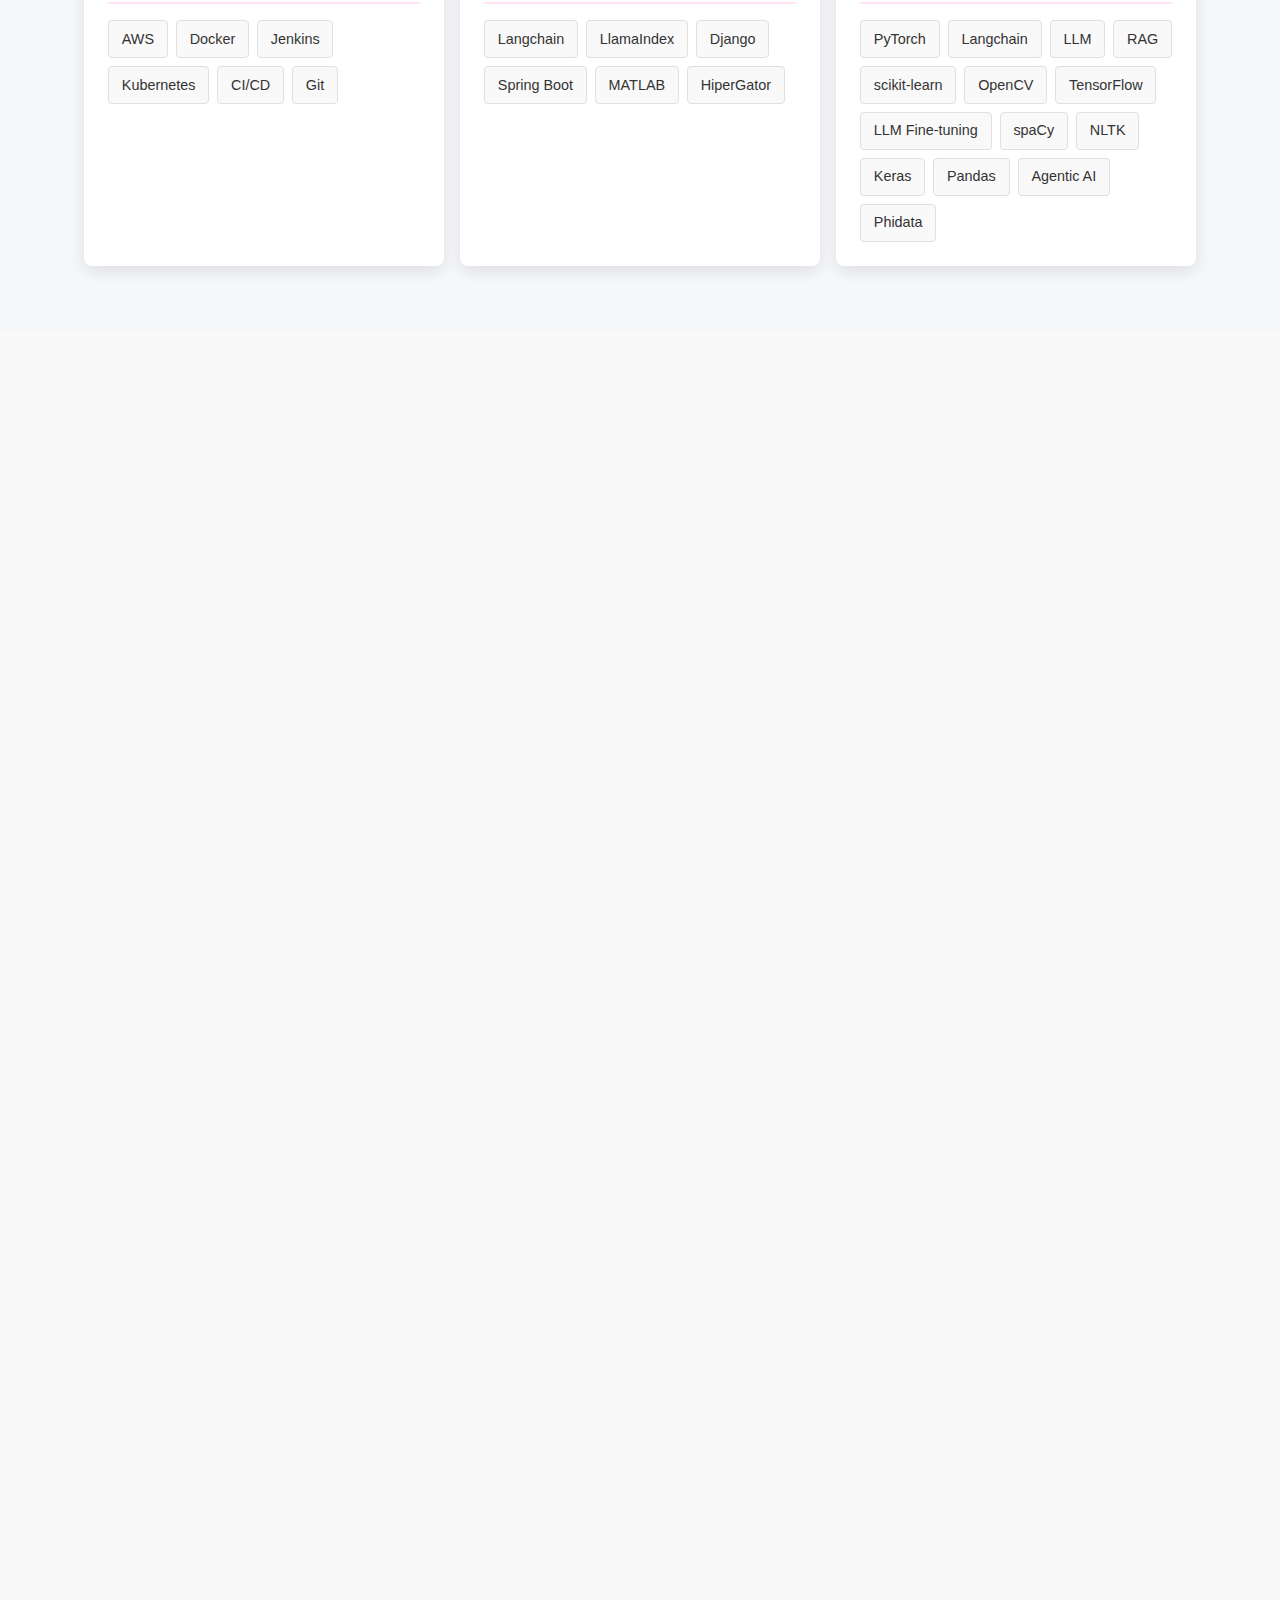
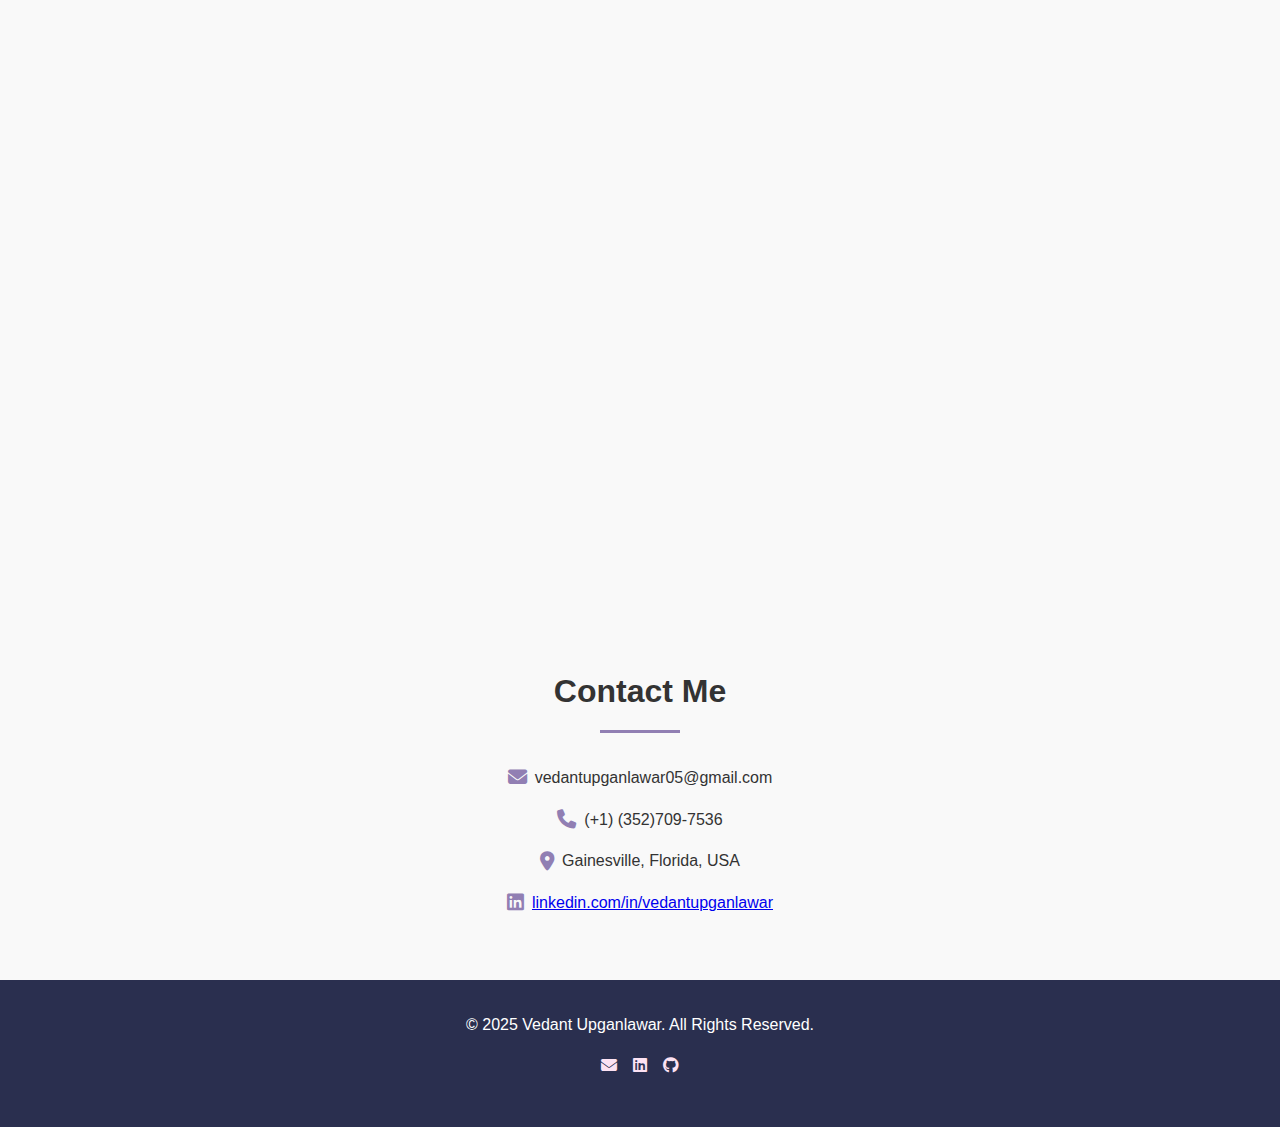
==== commit fe67a120: "Update index.html" ====
--- a/index.html
+++ b/index.html
@@ -44,13 +44,15 @@
     <section id="about">
         <div class="container">
             <h2 class="section-title">About Me</h2>
-            <div class="about-content">
-                <div class="about-text">
-                    <p>I am an <span class="highlight">AI/ML Engineer</span> with expertise in developing high-performance Retrieval Augmented Generation (RAG) systems and machine learning solutions. Currently pursuing my Master's in Computer Science at the University of Florida, I specialize in NLP, text embeddings, and advanced prompt engineering techniques.</p>
-                    <p>My research work at the College of Nursing, University of Florida focuses on optimizing RAG pipelines to standardize nursing data across major health systems. With a background in software engineering at SAP Labs India, I combine strong technical skills with practical industry experience.</p>
-                    <p>I'm passionate about exploring the intersection of AI and healthcare, creating efficient data processing pipelines, and building intuitive user interfaces that enhance the usability of complex systems.</p>
-                </div>
-            </div>
+            <div class="about-content collapsible" id="aboutText">
+                  <div class="about-text">
+                    <p>I am an experienced <span class="highlight">AI/ML Engineer</span> with a strong focus on developing high-performance Retrieval Augmented Generation (RAG) systems and machine learning solutions. Currently pursuing my Master's in Computer Science at the University of Florida, I specialize in Natural Language Processing (NLP), text embeddings, and advanced prompt engineering techniques.</p>
+                    <p>With a background in software engineering from SAP Labs India, I combine technical expertise with practical experience, having developed and optimized systems that drive efficient data processing and intelligent decision-making. My research at the University of Florida explores enhancing the effectiveness of AI systems in various industries, with a focus on scalable data solutions.</p>
+                    <p>I’m passionate about creating innovative AI solutions that push the boundaries of what’s possible, tackling challenges across multiple domains, from healthcare to enterprise applications. Whether it's developing cutting-edge AI models, building intuitive interfaces, or streamlining complex workflows, I thrive on making AI technology more accessible, impactful, and transformative.</p>
+                    <p>Let’s connect to explore new opportunities, share insights, and collaborate on exciting AI-driven projects!</p>
+                  </div>
+                </div>
+            <button class="toggle-btn" id="toggleBtn">Read More</button>
         </div>
     </section>
 
--- a/styles.css
+++ b/styles.css
@@ -213,7 +213,7 @@
             transition: opacity 0.6s ease-out, transform 0.6s ease-out;
         }
 
-        .experience-item.visible {
+        .experience-item.visible , .education-item.visible, .project-item.visible, .publication-item.visible{
             opacity: 1;
             transform: translateX(0);
         }
@@ -477,3 +477,78 @@
                 padding: 1.2rem;
             }
         }
+
+        /* --- Animated Gradient for Header --- */
+        @keyframes gradient-flow {
+          0% {
+            background-position: 0% 50%;
+          }
+          50% {
+            background-position: 100% 50%;
+          }
+          100% {
+            background-position: 0% 50%;
+          }
+        }
+        
+        header {
+          background: linear-gradient(135deg, var(--primary), var(--secondary));
+          background-size: 200% 200%; 
+          animation: gradient-flow 10s ease-in-out infinite;
+        }
+        
+        /* --- Bounce In Profile Image --- */
+        @keyframes bounceIn {
+          0% {
+            transform: scale(0.5) translateY(-50%);
+            opacity: 0;
+          }
+          50% {
+            transform: scale(1.05);
+            opacity: 1;
+          }
+          80% {
+            transform: scale(0.95);
+          }
+          100% {
+            transform: scale(1) translateY(0);
+          }
+        }
+        
+        .profile-img {
+          animation: bounceIn 1s ease forwards;
+        }
+        
+        /* --- Slide/Fade Header Text --- */
+        @keyframes slideDownFade {
+          0% {
+            transform: translateY(-30px);
+            opacity: 0;
+          }
+          100% {
+            transform: translateY(0);
+            opacity: 1;
+          }
+        }
+        
+        h1 {
+          animation: slideDownFade 1s ease forwards;
+        }
+        
+        .subtitle {
+          animation: slideDownFade 1s ease forwards;
+          animation-delay: 0.2s; /* Stagger this slightly */
+        }
+        
+        /* --- Staggered Pop for Social Icons --- */
+        .social-icons a {
+          display: inline-block;
+          opacity: 0;
+          transform: scale(0.6);
+          transition: transform 0.3s, opacity 0.3s;
+        }
+        .social-icons a.icon-visible {
+          opacity: 1;
+          transform: scale(1);
+        }
+
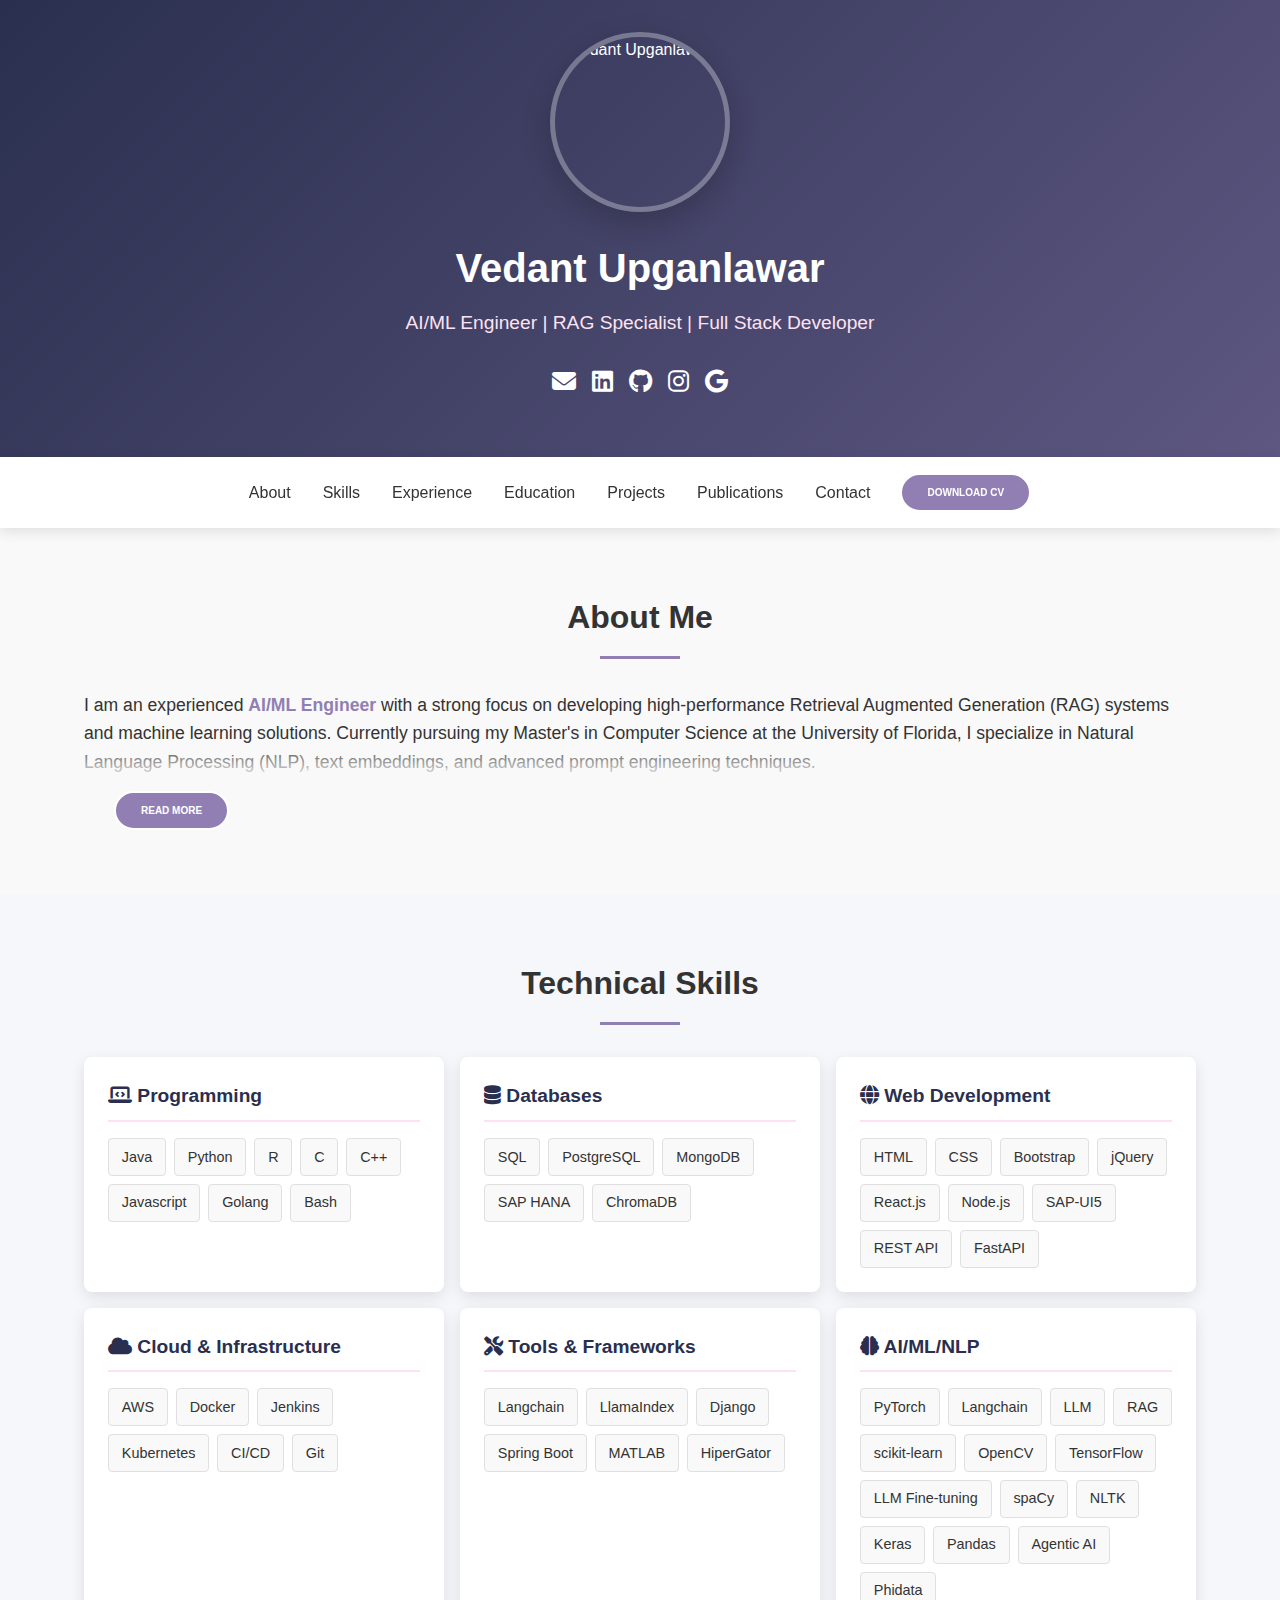
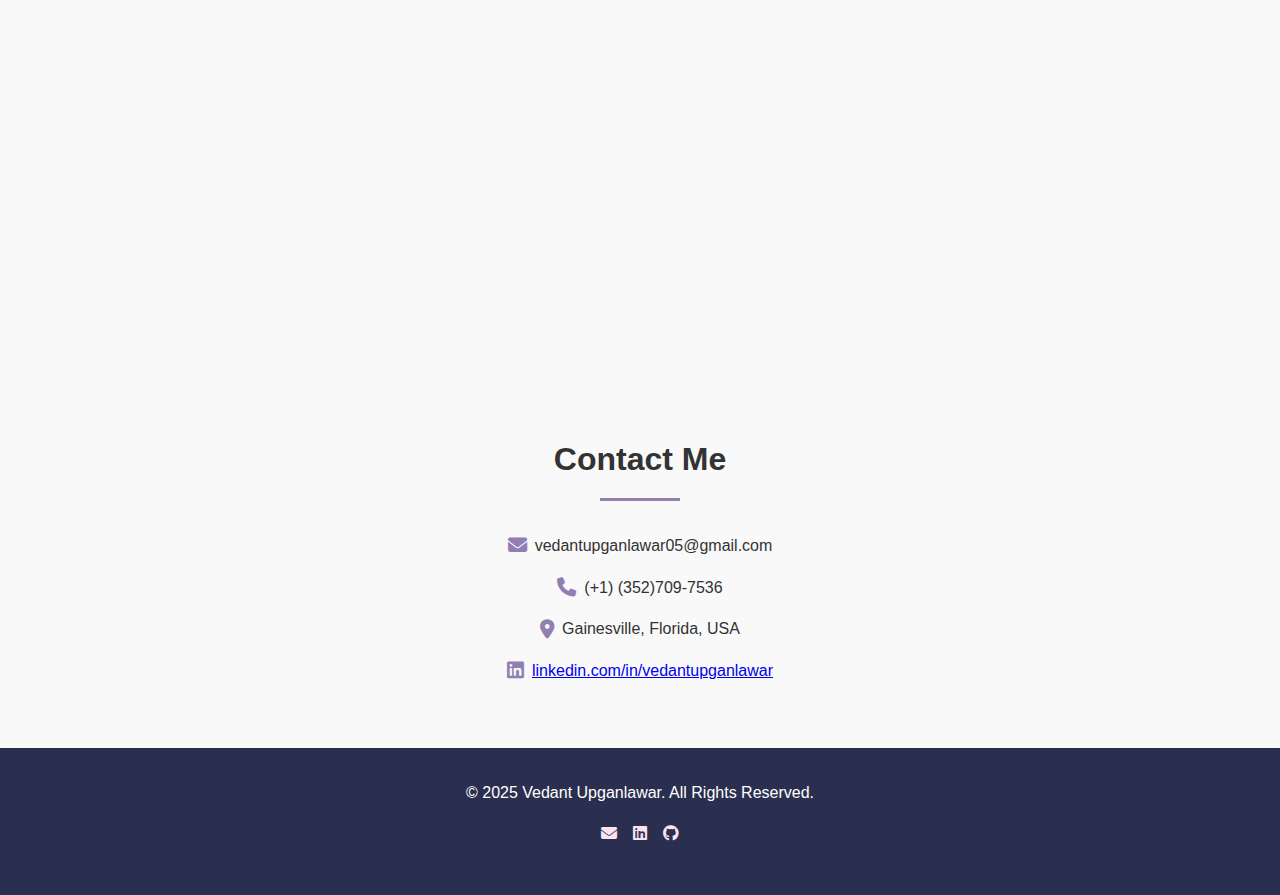
==== commit 45606136: "Update index.html" ====
--- a/index.html
+++ b/index.html
@@ -52,7 +52,7 @@
                     <p>Let’s connect to explore new opportunities, share insights, and collaborate on exciting AI-driven projects!</p>
                   </div>
                 </div>
-            <button class="toggle-btn" id="toggleBtn">Read More</button>
+            <button class="download-btn">Read More</button>
         </div>
     </section>
 
--- a/styles.css
+++ b/styles.css
@@ -414,6 +414,51 @@
             transform: translateY(0);
         }
 
+        /* Collapsible container */
+        .collapsible {
+          max-height: 100px;           /* Limit height when collapsed */
+          overflow: hidden;            /* Hide the overflow text */
+          transition: max-height 0.4s ease-out;  /* Smooth expansion */
+          position: relative;
+        }
+        
+        /* A subtle gradient fade at the bottom when text is clipped */
+        .collapsible::after {
+          content: "";
+          position: absolute;
+          bottom: 0;
+          left: 0;
+          width: 100%;
+          height: 50px; /* Height of fade-out effect */
+          background: linear-gradient(to bottom, rgba(255, 255, 255, 0), #f9f9f9 80%);
+          pointer-events: none;
+        }
+        
+        /* Expanded state — remove the max-height and gradient fade */
+        .collapsible.expanded {
+          max-height: 1000px; /* a large enough max-height to display all text */
+        }
+        .collapsible.expanded::after {
+          display: none;
+        }
+        
+        /* Toggle button styling */
+        .toggle-btn {
+          background-color: var(--secondary); 
+          color: #fff;
+          border: none;
+          padding: 0.8rem 1.2rem;
+          margin-top: 1rem;
+          border-radius: 4px;
+          cursor: pointer;
+          font-size: 1rem;
+          transition: background-color 0.3s ease;
+        }
+        
+        .toggle-btn:hover {
+          background-color: var(--primary);
+        }
+
         @keyframes bounce {
             0%, 100% { transform: translateY(0); }
             50% { transform: translateY(-5px); }
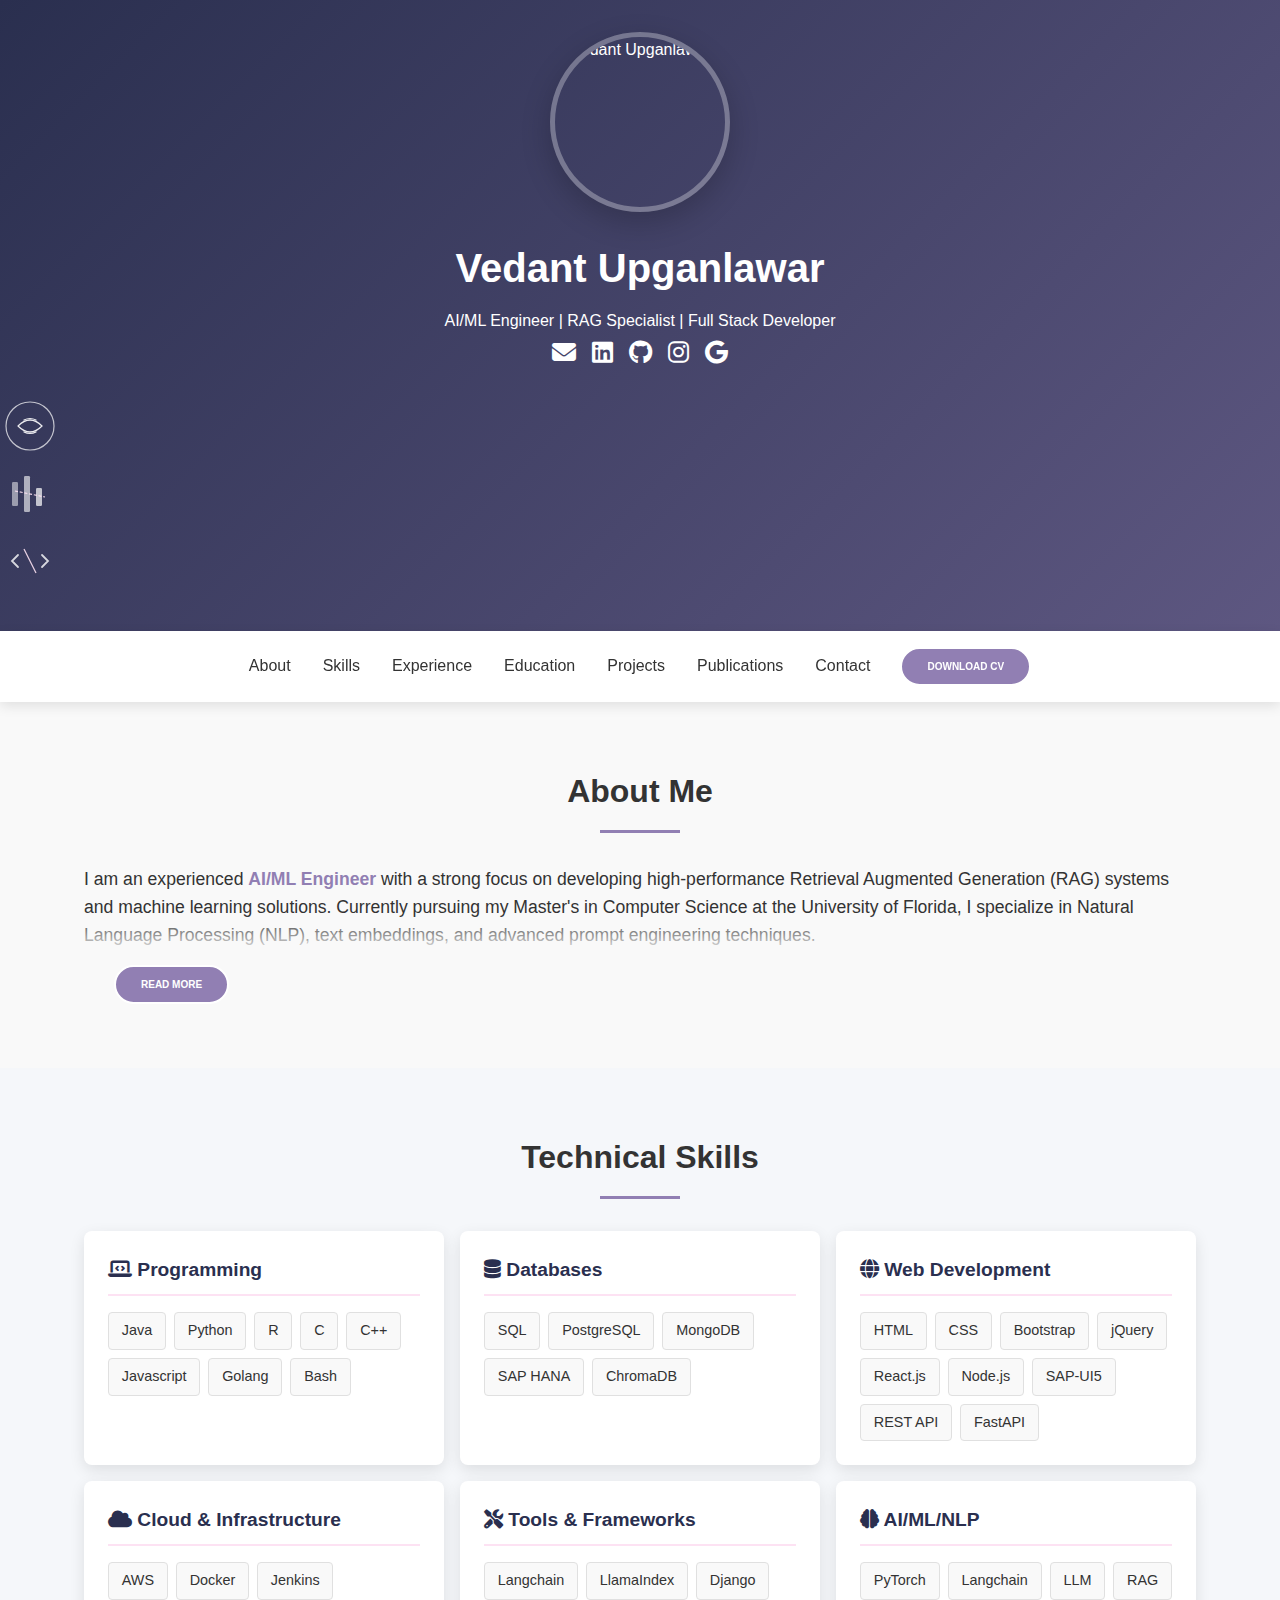
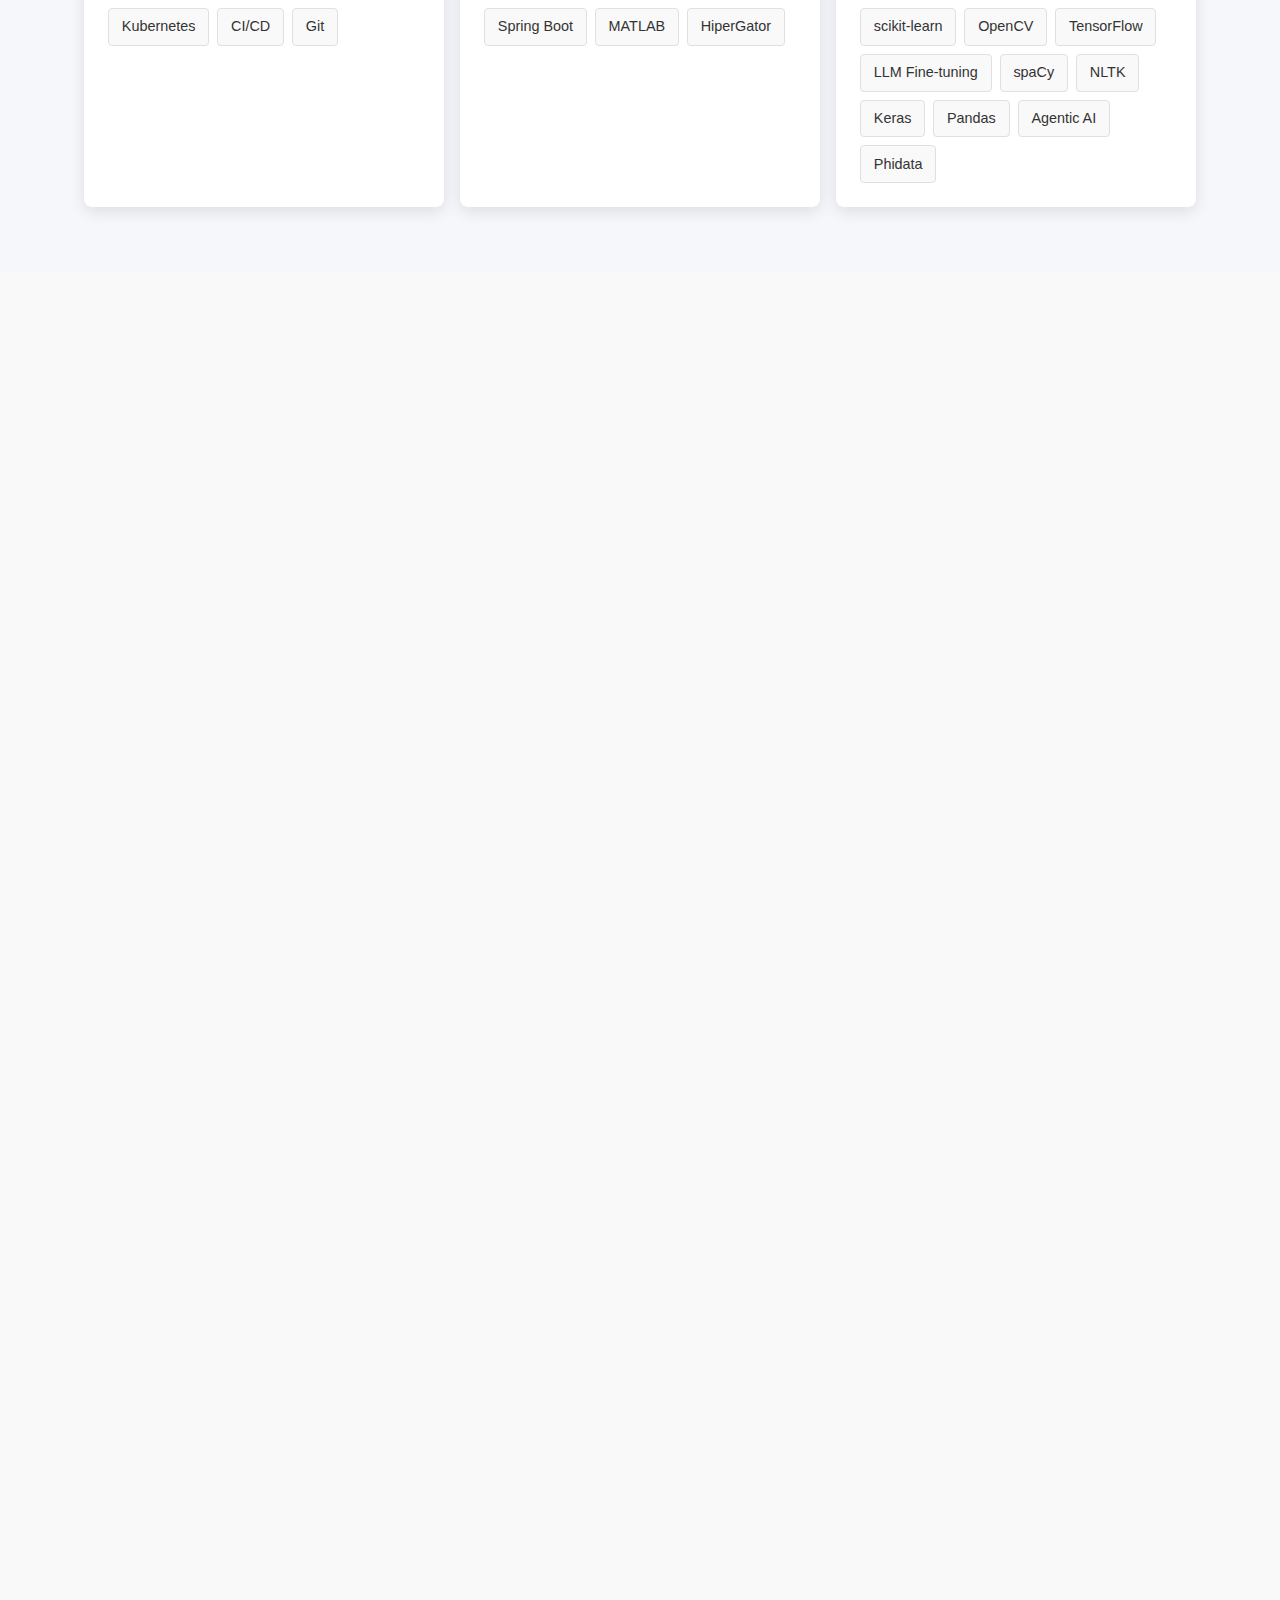
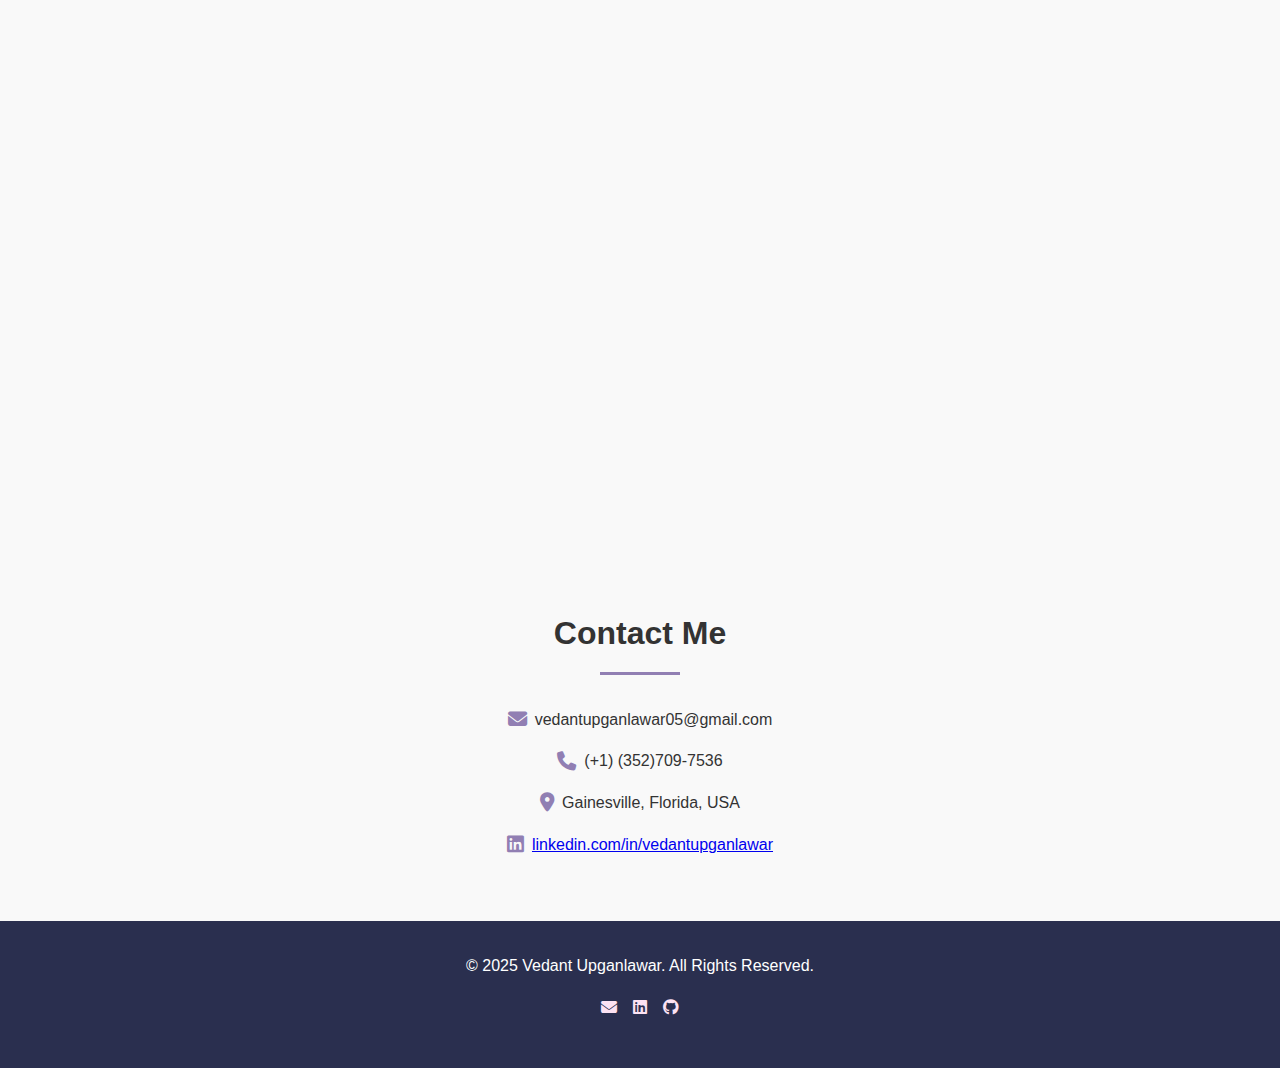
==== commit 2d13f97f: "Update index.html" ====
--- a/index.html
+++ b/index.html
@@ -9,10 +9,19 @@
 </head>
 <body>
     <header>
+
+        <div class="parallax-container">
+          <div class="parallax-layer mountains" data-speed="0.1"></div>
+          <div class="parallax-layer clouds" data-speed="0.05"></div>
+          <div class="parallax-layer stars" data-speed="0.02"></div>
+        </div>
+        
         <div class="container header-content">
             <img src="./profile.png" alt="Vedant Upganlawar" class="profile-img">
             <h1>Vedant Upganlawar</h1>
-            <p class="subtitle">AI/ML Engineer | RAG Specialist | Full Stack Developer</p>
+            <div class="typing-container">
+            <p class="typing-text">AI/ML Engineer | RAG Specialist | Full Stack Developer</p>
+              </div>
             <div class="social-icons">
                 <a href="mailto:vedantupganlawar05@gmail.com" aria-label="Email"><i class="fas fa-envelope"></i></a>
                 <a href="https://linkedin.com/in/vedantupganlawar" target="_blank" aria-label="LinkedIn"><i class="fab fa-linkedin"></i></a>
@@ -22,6 +31,34 @@
 
             </div>
         </div>
+
+
+        <div class="animated-icons-container">
+    <div class="animated-icon" id="ai-icon">
+      <svg viewBox="0 0 100 100" width="60" height="60">
+        <circle class="brain-circle" cx="50" cy="50" r="40" fill="none" stroke="rgba(255,255,255,0.7)" stroke-width="2"/>
+        <path class="brain-path" d="M30,50 Q50,30 70,50 Q50,70 30,50" fill="none" stroke="rgba(255,255,255,0.9)" stroke-width="2" stroke-linecap="round"/>
+        <path class="brain-path-2" d="M40,40 Q50,35 60,40" fill="none" stroke="rgba(255,255,255,0.9)" stroke-width="2" stroke-linecap="round"/>
+        <path class="brain-path-3" d="M40,60 Q50,65 60,60" fill="none" stroke="rgba(255,255,255,0.9)" stroke-width="2" stroke-linecap="round"/>
+      </svg>
+    </div>
+    <div class="animated-icon" id="ml-icon">
+      <svg viewBox="0 0 100 100" width="60" height="60">
+        <rect class="data-rect" x="20" y="30" width="10" height="40" fill="rgba(255,255,255,0.5)" rx="2"/>
+        <rect class="data-rect" x="40" y="20" width="10" height="60" fill="rgba(255,255,255,0.6)" rx="2"/>
+        <rect class="data-rect" x="60" y="40" width="10" height="30" fill="rgba(255,255,255,0.7)" rx="2"/>
+        <line class="trend-line" x1="25" y1="45" x2="75" y2="55" stroke="rgba(253,226,243,0.9)" stroke-width="2" stroke-dasharray="5,3"/>
+      </svg>
+    </div>
+    <div class="animated-icon" id="code-icon">
+      <svg viewBox="0 0 100 100" width="60" height="60">
+        <path class="code-bracket" d="M30,40 L20,50 L30,60" fill="none" stroke="rgba(255,255,255,0.8)" stroke-width="3" stroke-linecap="round"/>
+        <path class="code-bracket" d="M70,40 L80,50 L70,60" fill="none" stroke="rgba(255,255,255,0.8)" stroke-width="3" stroke-linecap="round"/>
+        <line class="code-line" x1="40" y1="30" x2="60" y2="70" stroke="rgba(253,226,243,0.9)" stroke-width="2"/>
+      </svg>
+    </div>
+  </div>
+</div>
     </header>
 
     <nav>
@@ -52,7 +89,7 @@
                     <p>Let’s connect to explore new opportunities, share insights, and collaborate on exciting AI-driven projects!</p>
                   </div>
                 </div>
-            <button class="download-btn">Read More</button>
+            <button class="download-btn" id="toggleBtn">Read More</button>
         </div>
     </section>
 
--- a/styles.css
+++ b/styles.css
@@ -11,7 +11,7 @@
             margin: 0;
             padding: 0;
             box-sizing: border-box;
-            font-family: 'Roboto', sans-serif;
+            font-family: 'Poppins', sans-serif;
         }
 
         body {
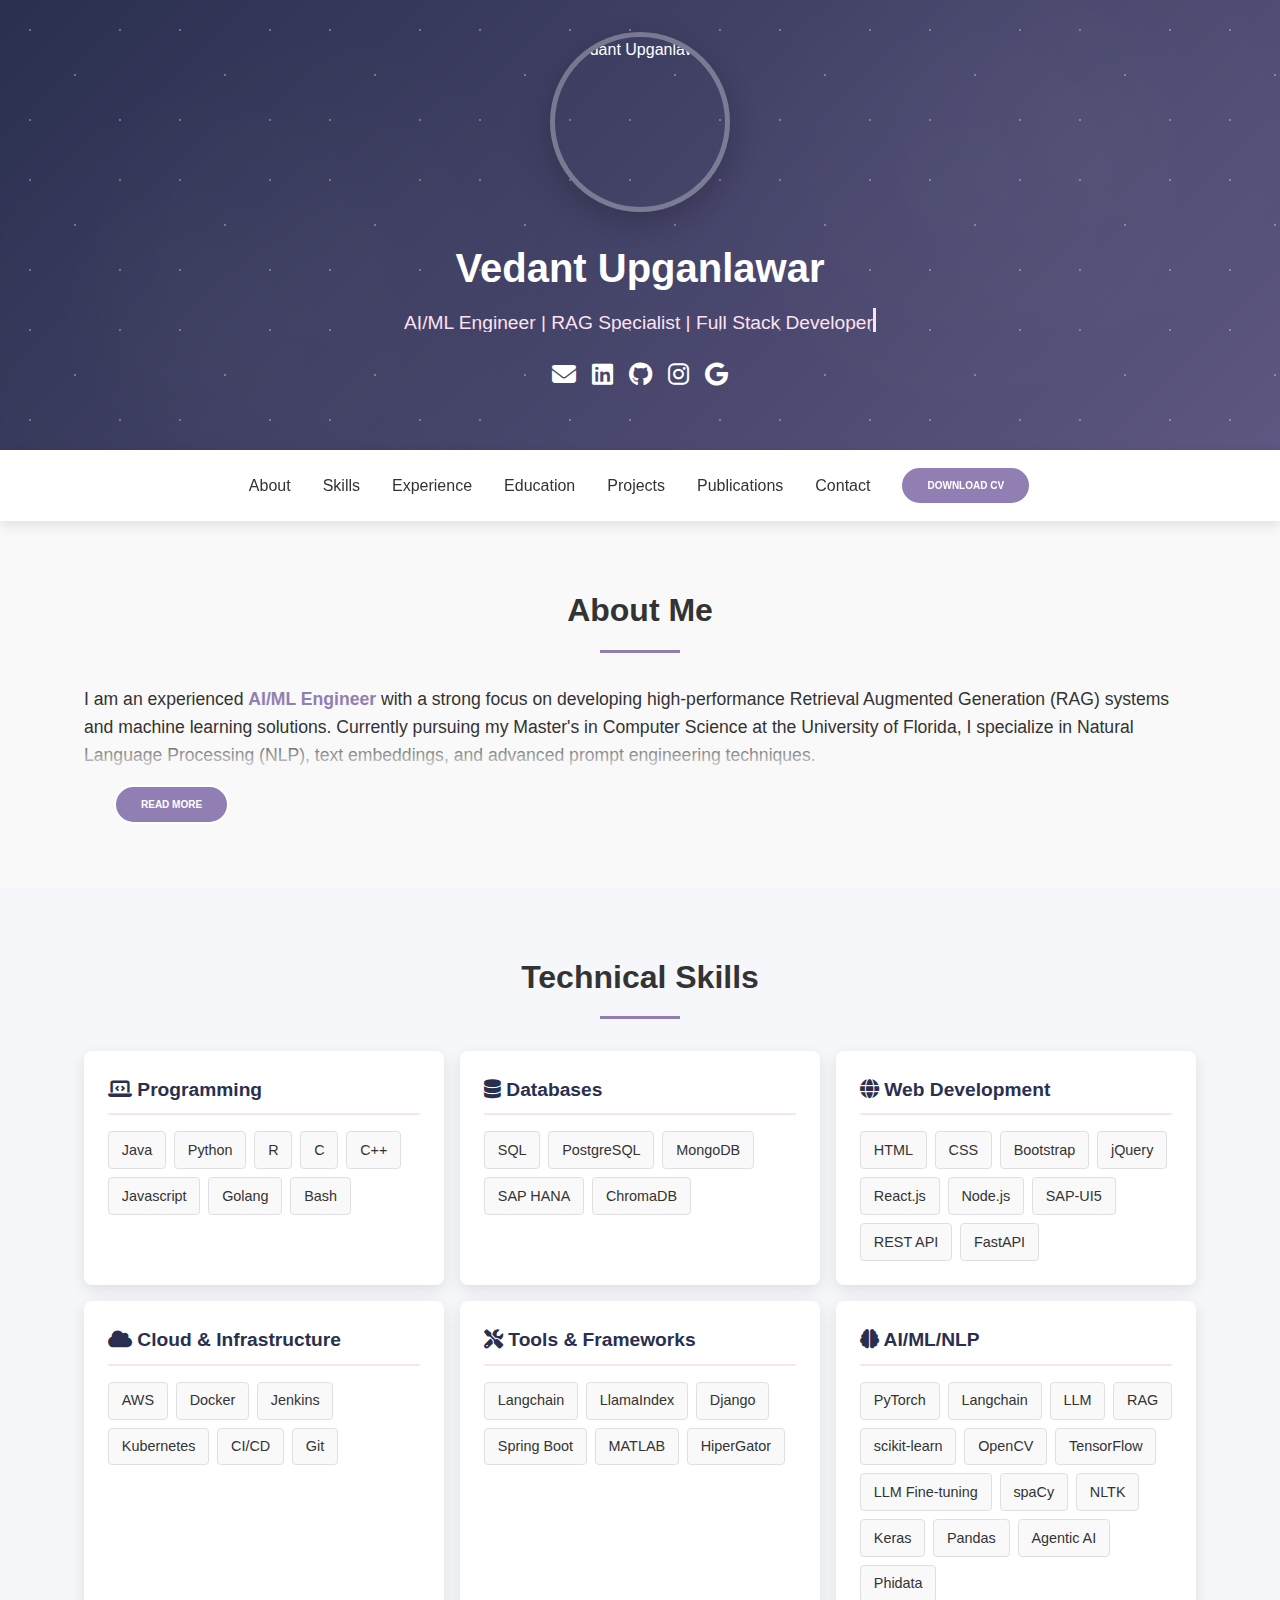
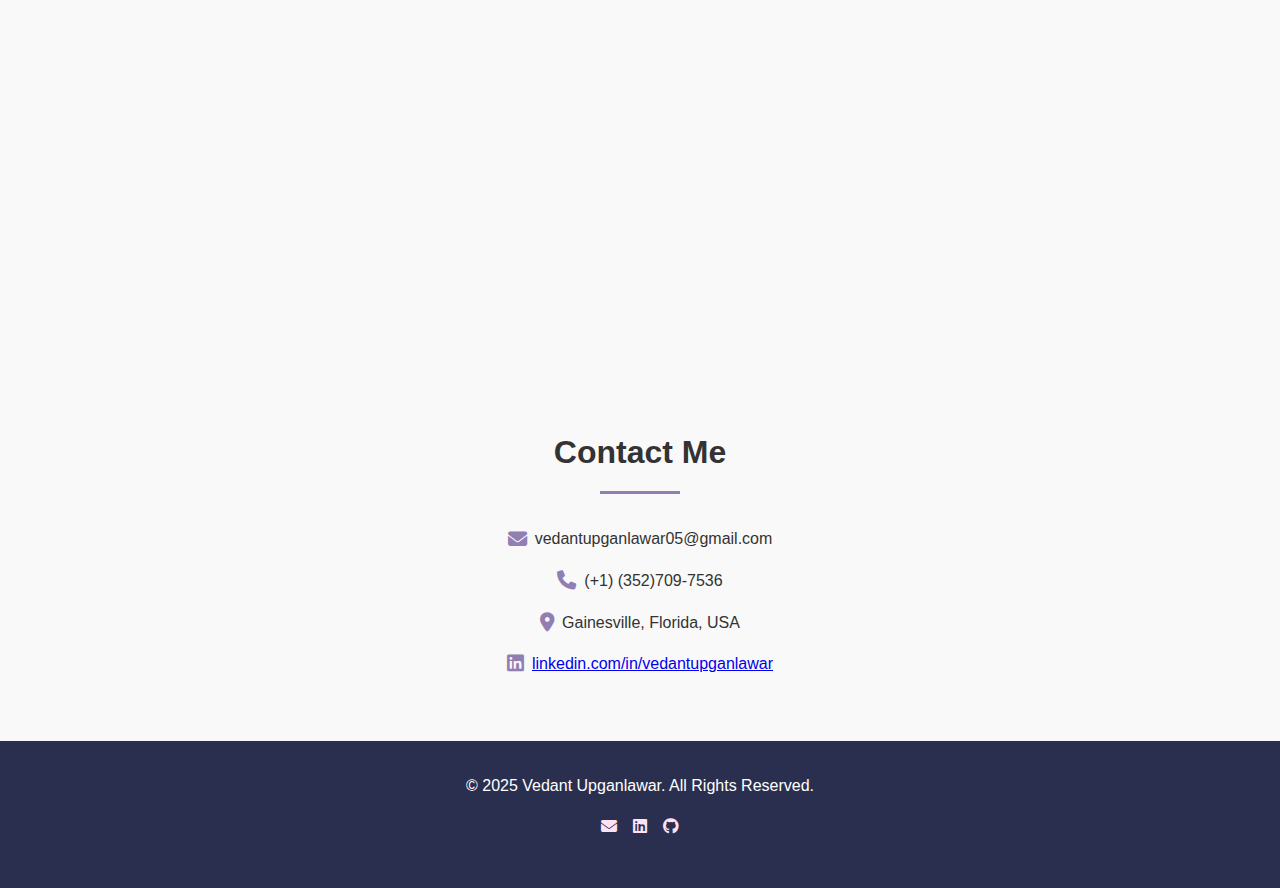
==== commit d462895f: "Update index.html" ====
--- a/index.html
+++ b/index.html
@@ -31,34 +31,6 @@
 
             </div>
         </div>
-
-
-        <div class="animated-icons-container">
-    <div class="animated-icon" id="ai-icon">
-      <svg viewBox="0 0 100 100" width="60" height="60">
-        <circle class="brain-circle" cx="50" cy="50" r="40" fill="none" stroke="rgba(255,255,255,0.7)" stroke-width="2"/>
-        <path class="brain-path" d="M30,50 Q50,30 70,50 Q50,70 30,50" fill="none" stroke="rgba(255,255,255,0.9)" stroke-width="2" stroke-linecap="round"/>
-        <path class="brain-path-2" d="M40,40 Q50,35 60,40" fill="none" stroke="rgba(255,255,255,0.9)" stroke-width="2" stroke-linecap="round"/>
-        <path class="brain-path-3" d="M40,60 Q50,65 60,60" fill="none" stroke="rgba(255,255,255,0.9)" stroke-width="2" stroke-linecap="round"/>
-      </svg>
-    </div>
-    <div class="animated-icon" id="ml-icon">
-      <svg viewBox="0 0 100 100" width="60" height="60">
-        <rect class="data-rect" x="20" y="30" width="10" height="40" fill="rgba(255,255,255,0.5)" rx="2"/>
-        <rect class="data-rect" x="40" y="20" width="10" height="60" fill="rgba(255,255,255,0.6)" rx="2"/>
-        <rect class="data-rect" x="60" y="40" width="10" height="30" fill="rgba(255,255,255,0.7)" rx="2"/>
-        <line class="trend-line" x1="25" y1="45" x2="75" y2="55" stroke="rgba(253,226,243,0.9)" stroke-width="2" stroke-dasharray="5,3"/>
-      </svg>
-    </div>
-    <div class="animated-icon" id="code-icon">
-      <svg viewBox="0 0 100 100" width="60" height="60">
-        <path class="code-bracket" d="M30,40 L20,50 L30,60" fill="none" stroke="rgba(255,255,255,0.8)" stroke-width="3" stroke-linecap="round"/>
-        <path class="code-bracket" d="M70,40 L80,50 L70,60" fill="none" stroke="rgba(255,255,255,0.8)" stroke-width="3" stroke-linecap="round"/>
-        <line class="code-line" x1="40" y1="30" x2="60" y2="70" stroke="rgba(253,226,243,0.9)" stroke-width="2"/>
-      </svg>
-    </div>
-  </div>
-</div>
     </header>
 
     <nav>
--- a/styles.css
+++ b/styles.css
@@ -459,6 +459,154 @@
           background-color: var(--primary);
         }
 
+        /* Parallax Background Effects */
+        .parallax-container {
+          position: absolute;
+          top: 0;
+          left: 0;
+          width: 100%;
+          height: 100%;
+          overflow: hidden;
+        }
+        
+        .parallax-layer {
+          position: absolute;
+          top: 0;
+          left: 0;
+          width: 100%;
+          height: 100%;
+          background-repeat: repeat;
+        }
+        
+        .mountains {
+          background-image: radial-gradient(circle at 85% 30%, rgba(255, 255, 255, 0.03) 0%, transparent 25%),
+                            radial-gradient(circle at 15% 70%, rgba(255, 255, 255, 0.03) 0%, transparent 25%);
+          opacity: 0.6;
+        }
+        
+        .clouds {
+          background-image: radial-gradient(circle at 75% 40%, rgba(255, 255, 255, 0.05) 0%, transparent 30%),
+                           radial-gradient(circle at 25% 60%, rgba(255, 255, 255, 0.05) 0%, transparent 30%);
+          opacity: 0.4;
+        }
+        
+        .stars {
+          background-image: radial-gradient(circle at 50% 50%, white 1px, transparent 1px),
+                           radial-gradient(circle at 80% 20%, white 1px, transparent 1px),
+                           radial-gradient(circle at 20% 80%, white 1px, transparent 1px),
+                           radial-gradient(circle at 80% 80%, white 1px, transparent 1px),
+                           radial-gradient(circle at 20% 20%, white 1px, transparent 1px);
+          background-size: 150px 150px;
+          opacity: 0.3;
+        }
+        
+        /* Typing Text Effect */
+        .typing-container {
+          height: 1.5em;
+          margin-bottom: 1.5rem;
+          display: flex;
+          justify-content: center;
+        }
+        
+        .typing-text {
+          color: var(--accent);
+          font-size: 1.2rem;
+          font-weight: 300;
+          border-right: 3px solid var(--accent);
+          white-space: nowrap;
+          overflow: hidden;
+          animation: typing 4s steps(40) 1s 1 normal both,
+                     blink-caret 0.75s step-end infinite;
+        }
+        
+        @keyframes typing {
+          from { width: 0 }
+          to { width: 100% }
+        }
+        
+        @keyframes blink-caret {
+          from, to { border-color: transparent }
+          50% { border-color: var(--accent) }
+        }
+        
+        /* Animated Illustrations */
+        .animated-icons-container {
+          display: flex;
+          gap: 2rem;
+          margin-top: 1rem;
+        }
+        
+        .animated-icon {
+          opacity: 0;
+          transform: translateY(20px);
+          animation: fadeInUp 0.6s ease forwards;
+        }
+        
+        .animated-icon:nth-child(1) {
+          animation-delay: 1.5s;
+        }
+        
+        .animated-icon:nth-child(2) {
+          animation-delay: 1.7s;
+        }
+        
+        .animated-icon:nth-child(3) {
+          animation-delay: 1.9s;
+        }
+        
+        @keyframes fadeInUp {
+          to {
+            opacity: 1;
+            transform: translateY(0);
+          }
+        }
+        
+        /* SVG Animations */
+        .brain-path, .brain-path-2, .brain-path-3 {
+          stroke-dasharray: 100;
+          stroke-dashoffset: 100;
+          animation: drawLine 2s ease forwards;
+          animation-delay: 2s;
+        }
+        
+        .brain-path-2 {
+          animation-delay: 2.5s;
+        }
+        
+        .brain-path-3 {
+          animation-delay: 3s;
+        }
+        
+        .brain-circle {
+          stroke-dasharray: 285;
+          stroke-dashoffset: 285;
+          animation: drawLine 2s ease forwards;
+          animation-delay: 2s;
+        }
+        
+        .data-rect {
+          transform: scaleY(0);
+          transform-origin: bottom;
+          animation: growUp 1s ease forwards;
+          animation-delay: 2s;
+        }
+        
+        .data-rect:nth-child(2) {
+          animation-delay: 2.2s;
+        }
+        
+        .data-rect:nth-child(3) {
+          animation-delay: 2.4s;
+        }
+        
+        .trend-line {
+          stroke-dasharray: 100;
+          stroke-dashoffset: 100;
+          animation: drawLine 1s ease forwards;
+          animation-delay: 2.6s;
+        }
+
+
         @keyframes bounce {
             0%, 100% { transform: translateY(0); }
             50% { transform: translateY(-5px); }
